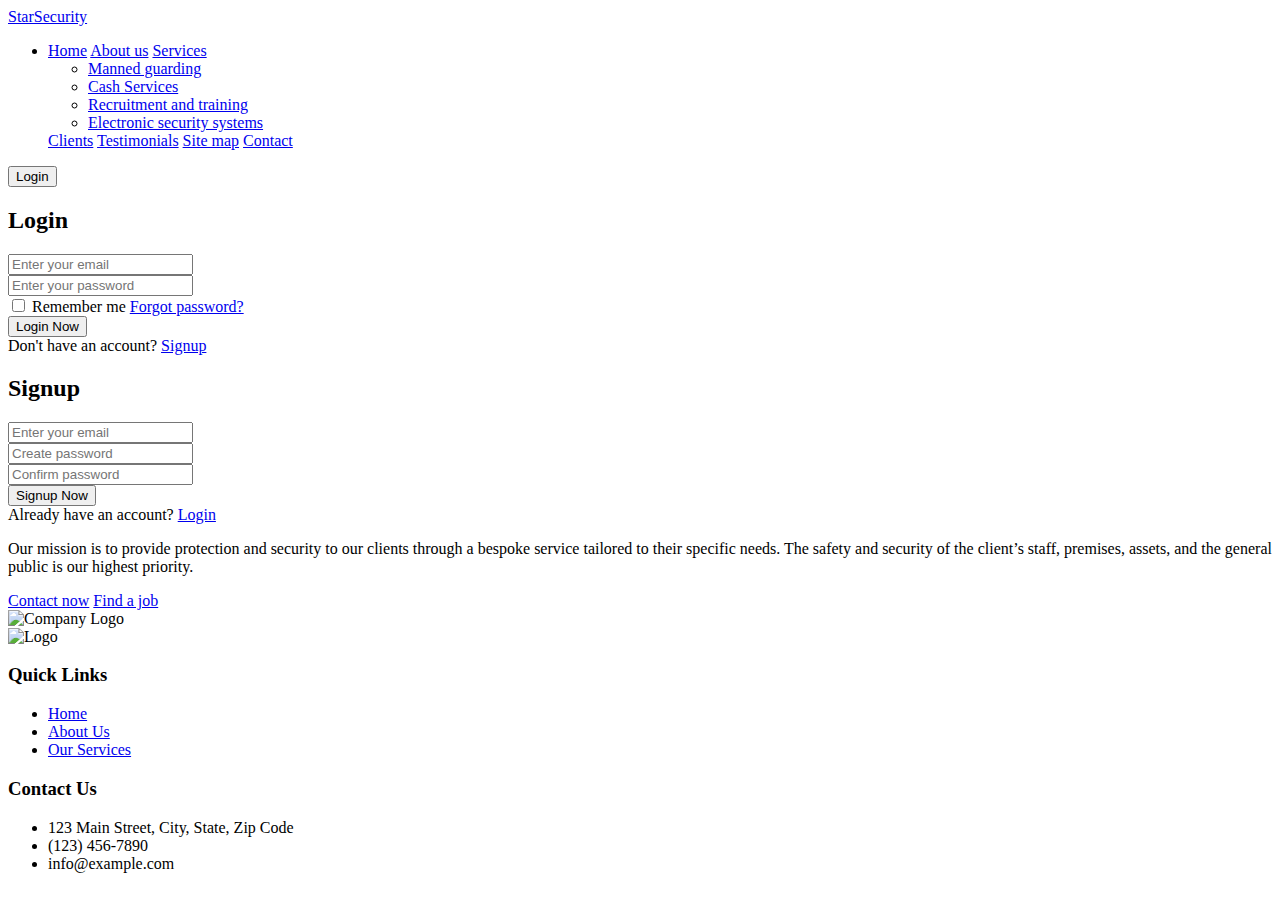
==== StarSecurity/index.html @ b2e418a8 "Add files via upload" ====
<!DOCTYPE html>
<html lang="en">
  <head>
    <meta charset="UTF-8" />
    <meta http-equiv="X-UA-Compatible" content="IE=edge" />
    <meta name="viewport" content="width=device-width, initial-scale=1.0" />
    <title>Website with Login & Registration Form</title>
    <link rel="stylesheet" href="css.css" />
    <!-- Unicons -->
    <link rel="stylesheet" href="https://unicons.iconscout.com/release/v4.0.0/css/line.css" />
  </head>
  <body>
    <!-- Header -->
    <header class="header">
      <nav class="nav">
        <a href="#" class="nav_logo">StarSecurity</a>

        <ul class="nav_items">
          <li class="nav_item">
            <a href="#" class="nav_link">Home</a>
            <a href="#" class="nav_link">About us</a>
            <a href="#" id="services-toggle" class="nav_link dropdown-toggle">Services</a>
            <ul id="services-dropdown" class="dropdown-menu">
              <li><a href="#">Manned guarding</a></li>
              <li><a href="#">Cash Services</a></li>
              <li><a href="#">Recruitment and training</a></li>
              <li><a href="#">Electronic security systems</a></li>
            </ul>
            <a href="#" class="nav_link">Clients</a>
            <a href="#" class="nav_link">Testimonials</a>
            <a href="#" class="nav_link">Site map</a>
            <a href="#" class="nav_link">Contact</a>
          </li>
        </ul>

        <button class="button" id="form-open">Login</button>
      </nav>
    </header>

    <!-- Home -->
    <section class="home">
      <div class="form_container">
        <i class="uil uil-times form_close"></i>
        <!-- Login From -->
        <div class="form login_form">
          <form action="#">
            <h2>Login</h2>

            <div class="input_box">
              <input type="email" placeholder="Enter your email" required />
              <i class="uil uil-envelope-alt email"></i>
            </div>
            <div class="input_box">
              <input type="password" placeholder="Enter your password" required />
              <i class="uil uil-lock password"></i>
              <i class="uil uil-eye-slash pw_hide"></i>
            </div>

            <div class="option_field">
              <span class="checkbox">
                <input type="checkbox" id="check" />
                <label for="check">Remember me</label>
              </span>
              <a href="#" class="forgot_pw">Forgot password?</a>
            </div>

            <button class="button">Login Now</button>

            <div class="login_signup">Don't have an account? <a href="#" id="signup">Signup</a></div>
          </form>
        </div>

        <!-- Signup From -->
        <div class="form signup_form">
          <form action="#">
            <h2>Signup</h2>

            <div class="input_box">
              <input type="email" placeholder="Enter your email" required />
              <i class="uil uil-envelope-alt email"></i>
            </div>
            <div class="input_box">
              <input type="password" placeholder="Create password" required />
              <i class="uil uil-lock password"></i>
              <i class="uil uil-eye-slash pw_hide"></i>
            </div>
            <div class="input_box">
              <input type="password" placeholder="Confirm password" required />
              <i class="uil uil-lock password"></i>
              <i class="uil uil-eye-slash pw_hide"></i>
            </div>

            <button class="button">Signup Now</button>

            <div class="login_signup">Already have an account? <a href="#" id="login">Login</a></div>
          </form>
        </div>
      </div>
      <main>
        <div class="slogan">
          <p>Our mission is to provide protection and security to our clients through a bespoke service tailored to their specific needs. The safety and security of the client’s staff, premises, assets, and the general public is our highest priority.</p>
          <div class="button-container">
            <a href="https://example.com/contact" class="button">Contact now</a>
            <a href="https://example.com/career" class="button">Find a job</a>
          </div>
        </div>
        <div class="logo">
          <img src="logo2.png" alt="Company Logo">
        </div>
      </main>
      
      <footer>
        <div class="footer-logo">
          <img src="logo2.png" alt="Logo">
        </div>
        <div class="footer-links">
          <h3>Quick Links</h3>
          <ul>
            <li><a href="#">Home</a></li>
            <li><a href="#">About Us</a></li>
            <li><a href="#">Our Services</a></li>
          </ul>
        </div>
        <div class="footer-contact">
          <h3>Contact Us</h3>
          <ul>
            <li><i class="fa fa-map-marker"></i>123 Main Street, City, State, Zip Code</li>
            <li><i class="fa fa-phone"></i>(123) 456-7890</li>
            <li><i class="fa fa-envelope"></i>info@example.com</li>
          </ul>
        </div>
      </footer>
    </section>

   
    <script src="js.js"></script>
  </body>
</html>
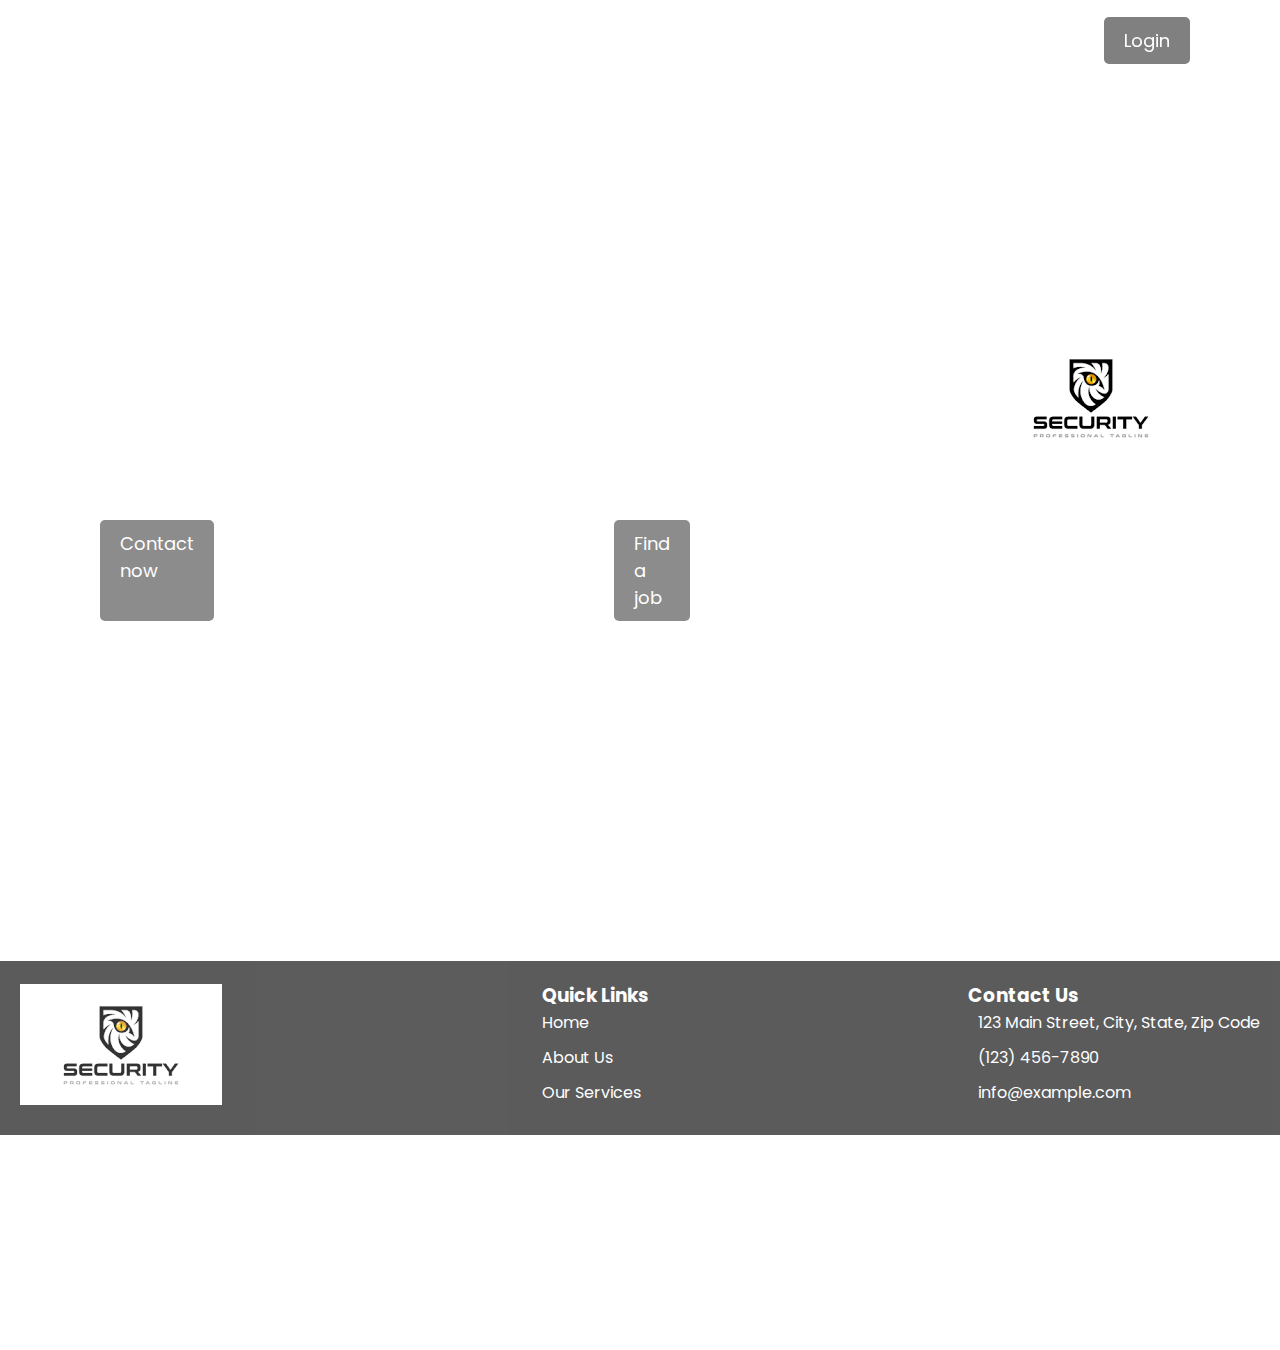
==== commit fff6d5ac: "Update index.html" ====
--- a/StarSecurity/index.html
+++ b/StarSecurity/index.html
@@ -5,7 +5,7 @@
     <meta http-equiv="X-UA-Compatible" content="IE=edge" />
     <meta name="viewport" content="width=device-width, initial-scale=1.0" />
     <title>Website with Login & Registration Form</title>
-    <link rel="stylesheet" href="css.css" />
+    <link rel="stylesheet" href="css/css.css" />
     <!-- Unicons -->
     <link rel="stylesheet" href="https://unicons.iconscout.com/release/v4.0.0/css/line.css" />
   </head>
@@ -105,13 +105,13 @@
           </div>
         </div>
         <div class="logo">
-          <img src="logo2.png" alt="Company Logo">
+          <img src="img/logo2.png" alt="Company Logo">
         </div>
       </main>
       
       <footer>
         <div class="footer-logo">
-          <img src="logo2.png" alt="Logo">
+          <img src="img/logo2.png" alt="Logo">
         </div>
         <div class="footer-links">
           <h3>Quick Links</h3>
@@ -133,6 +133,6 @@
     </section>
 
    
-    <script src="js.js"></script>
+    <script src="js/js.js"></script>
   </body>
-</html>+</html>
--- a/StarSecurity/css/css.css
+++ b/StarSecurity/css/css.css
@@ -0,0 +1,334 @@
+/* Import Google font - Poppins */
+@import url("https://fonts.googleapis.com/css2?family=Poppins:wght@200;300;400;500;600;700&display=swap");
+* {
+  margin: 0;
+  padding: 0;
+  box-sizing: border-box;
+  font-family: "Poppins", sans-serif;
+}
+a {
+  text-decoration: none;
+}
+.header {
+  position: fixed;
+  height: 80px;
+  width: 100%;
+  z-index: 100;
+  padding: 0 20px;
+}
+.nav {
+  max-width: 1100px;
+  width: 100%;
+  margin: 0 auto;
+}
+.nav,
+.nav_item {
+  display: flex;
+  height: 100%;
+  align-items: center;
+  justify-content: space-between;
+}
+.nav_logo,
+.nav_link,
+.button {
+  color: #fff;
+}
+.nav_logo {
+  font-size: 25px;
+  
+}
+.nav_item {
+  column-gap: 25px;
+}
+.nav_link:hover {
+  color: #d9d9d9;
+}
+.button {
+  padding: 6px 24px;
+  border: 2px solid #fff;
+  background: transparent;
+  border-radius: 6px;
+  cursor: pointer;
+}
+.button:active {
+  transform: scale(0.98);
+}
+
+/* Home */
+.home {
+  position: relative;
+  height: 150vh;
+  width: 100%;
+  background-image: url(bgfix1.jpg);
+  background-size: cover;
+  background-position: center;
+}
+.home::before {
+  content: "";
+  position: absolute;
+  height: 100%;
+  width: 100%;
+  background-color: rgba(0, 0, 0, 0.6);
+  z-index: 100;
+  opacity: 0;
+  pointer-events: none;
+  transition: all 0.5s ease-out;
+}
+.home.show::before {
+  opacity: 1;
+  pointer-events: auto;
+}
+/* From */
+.form_container {
+  position: fixed;
+  max-width: 320px;
+  width: 100%;
+  top: 50%;
+  left: 50%;
+  transform: translate(-50%, -50%) scale(1.2);
+  z-index: 101;
+  background: #fff;
+  padding: 25px;
+  border-radius: 12px;
+  box-shadow: rgba(0, 0, 0, 0.1);
+  opacity: 0;
+  pointer-events: none;
+  transition: all 0.4s ease-out;
+}
+.home.show .form_container {
+  opacity: 1;
+  pointer-events: auto;
+  transform: translate(-50%, -50%) scale(1);
+}
+.signup_form {
+  display: none;
+}
+.form_container.active .signup_form {
+  display: block;
+}
+.form_container.active .login_form {
+  display: none;
+}
+.form_close {
+  position: absolute;
+  top: 10px;
+  right: 20px;
+  color: #0b0217;
+  font-size: 22px;
+  opacity: 0.7;
+  cursor: pointer;
+}
+.form_container h2 {
+  font-size: 22px;
+  color: #0b0217;
+  text-align: center;
+}
+.input_box {
+  position: relative;
+  margin-top: 30px;
+  width: 100%;
+  height: 40px;
+}
+.input_box input {
+  height: 100%;
+  width: 100%;
+  border: none;
+  outline: none;
+  padding: 0 30px;
+  color: #333;
+  transition: all 0.2s ease;
+  border-bottom: 1.5px solid #aaaaaa;
+}
+.input_box input:focus {
+  border-color: #7d2ae8;
+}
+.input_box i {
+  position: absolute;
+  top: 50%;
+  transform: translateY(-50%);
+  font-size: 20px;
+  color: #707070;
+}
+.input_box i.email,
+.input_box i.password {
+  left: 0;
+}
+.input_box input:focus ~ i.email,
+.input_box input:focus ~ i.password {
+  color: #7d2ae8;
+}
+.input_box i.pw_hide {
+  right: 0;
+  font-size: 18px;
+  cursor: pointer;
+}
+.option_field {
+  margin-top: 14px;
+  display: flex;
+  align-items: center;
+  justify-content: space-between;
+}
+.form_container a {
+  color: #7d2ae8;
+  font-size: 12px;
+}
+.form_container a:hover {
+  text-decoration: underline;
+}
+.checkbox {
+  display: flex;
+  column-gap: 8px;
+  white-space: nowrap;
+}
+.checkbox input {
+  accent-color: #7d2ae8;
+}
+.checkbox label {
+  font-size: 12px;
+  cursor: pointer;
+  user-select: none;
+  color: #0b0217;
+}
+.form_container .button {
+  background: #7d2ae8;
+  margin-top: 30px;
+  width: 100%;
+  padding: 10px 0;
+  border-radius: 10px;
+}
+.login_signup {
+  font-size: 12px;
+  text-align: center;
+  margin-top: 15px;
+}
+
+/* menu con của services*/
+.dropdown-toggle::after {
+  content: "\25BE";
+  margin-left: 5px;
+}
+
+.dropdown-menu {
+  display: none;
+  position: absolute;
+  background: none;
+  padding: 10px;
+  list-style: none;
+  border: 1px solid #ccc;
+  margin-top: 180px;
+  margin-left: 160px;
+}
+
+.dropdown-menu li {
+  margin-bottom: 5px;
+}
+
+.dropdown-menu li a {
+  color: white;
+  text-decoration: none;
+}
+
+.show {
+  display: block !important;
+}
+
+/* ---------Main----------- */
+
+main {
+  display: flex;
+  align-items: center;
+}
+
+.slogan {
+  margin-top: 300px;
+  margin-left: 50px;
+  font-size: 20px;
+  font-style: inherit;
+  opacity: 0.9;
+  color: white;
+  flex: 1;
+}
+
+.logo {
+  margin-left: 300px; /* Thêm khoảng cách giữa slogan và logo nếu cần */
+  margin-right: 160px;
+  margin-top: 180px;
+}
+
+.button-container {
+  display: flex;
+  justify-content: left;
+  margin-top: 100px;
+  margin-left: 50px;
+}
+
+.button {
+  padding: 10px 20px;
+  font-size: 18px;
+  background-color: gray;
+  color: white;
+  border: none;
+  border-radius: 5px;
+  cursor: pointer;
+  margin-right: 10px;
+  text-decoration: none;
+}
+
+.button:last-child {
+  margin-right: 0;
+}
+
+.button:hover {
+  background-color: darkblue;
+}
+
+.button {
+  margin-right: 400px;
+}
+
+/* ---------Footer----------- */
+
+footer {
+  background-color: #333;
+  color: #fff;
+  padding: 20px;
+  display: flex;
+  justify-content: space-between;
+  align-items: center;
+  margin-top: 340px;
+  opacity: 0.8;
+}
+
+.footer-logo img {
+  max-width: 100%;
+  height: auto;
+}
+
+.footer-links ul {
+  list-style: none;
+  margin: 0;
+  padding: 0;
+}
+
+.footer-links li {
+  margin-bottom: 10px;
+}
+
+.footer-links a {
+  color: #fff;
+  text-decoration: none;
+}
+
+.footer-contact ul {
+  list-style: none;
+  margin: 0;
+  padding: 0;
+}
+
+.footer-contact li {
+  margin-bottom: 10px;
+}
+
+.footer-contact i {
+  margin-right: 10px;
+}
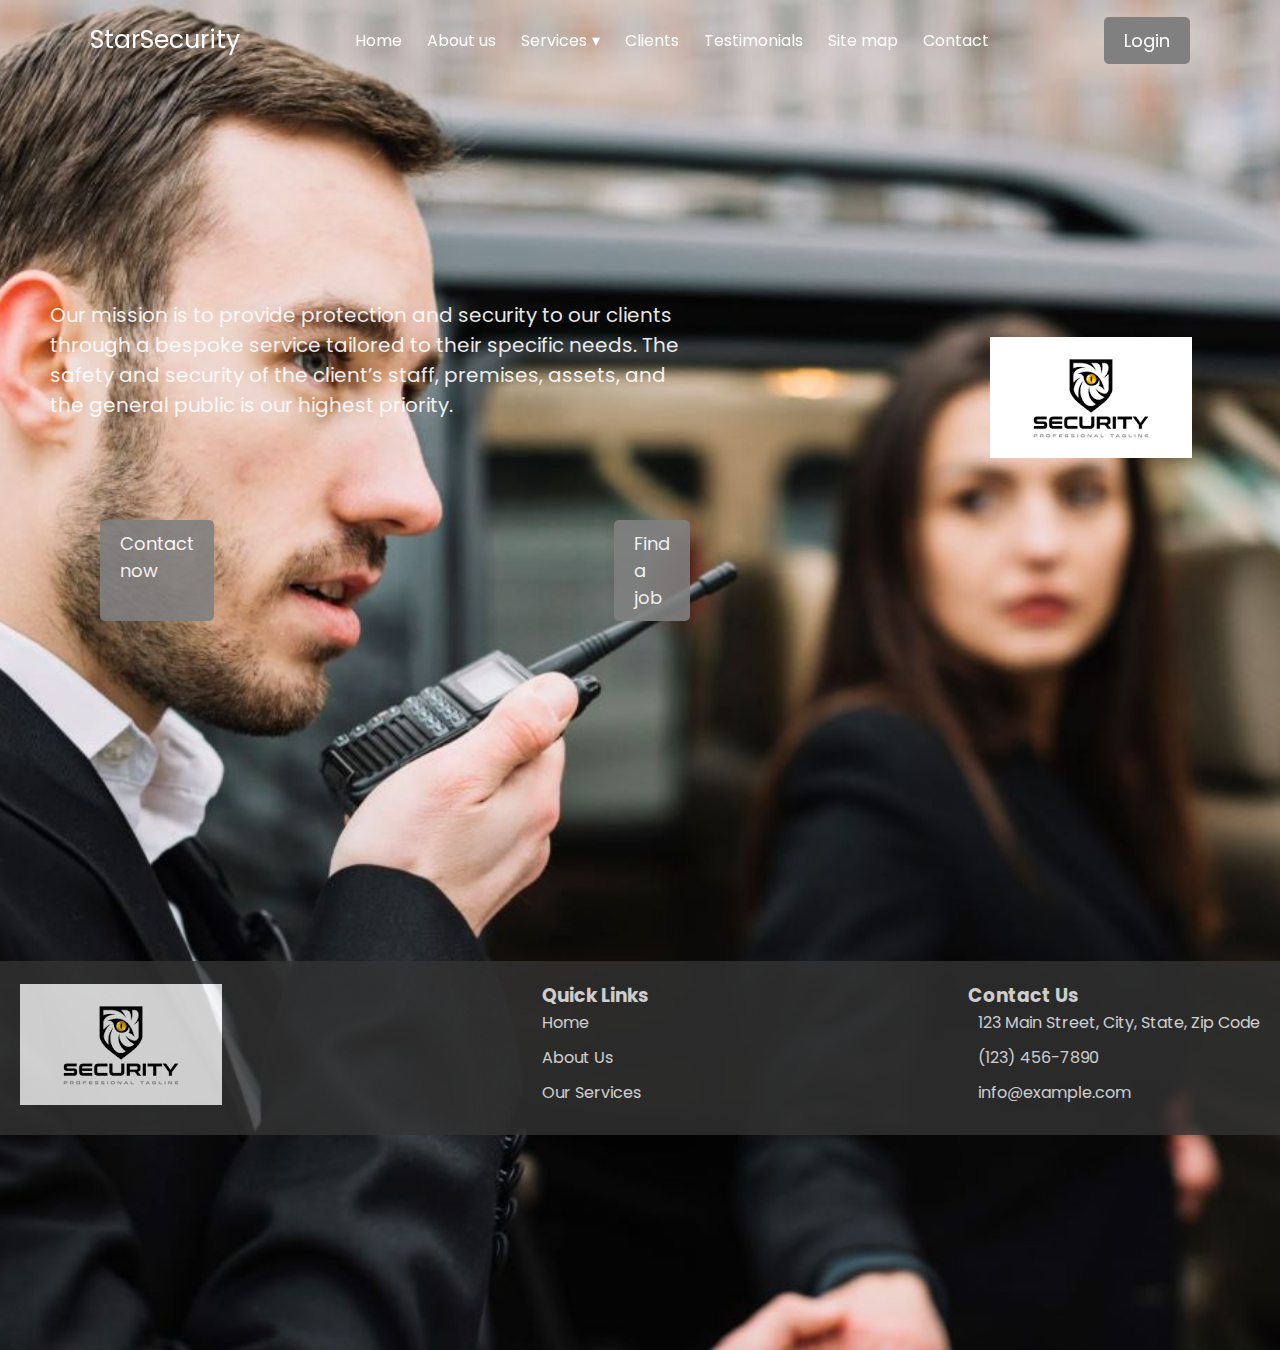
==== commit a8d98f4c: "Update index.html" ====
--- a/StarSecurity/index.html
+++ b/StarSecurity/index.html
@@ -9,6 +9,18 @@
     <!-- Unicons -->
     <link rel="stylesheet" href="https://unicons.iconscout.com/release/v4.0.0/css/line.css" />
   </head>
+  
+   <style>
+      .home{
+        position: relative;
+        height: 150vh;
+        width: 100%;
+        background-image: url(img/bgfix1.jpg);
+        background-size: cover;
+        background-position: center;  
+            }
+  </style>
+  
   <body>
     <!-- Header -->
     <header class="header">
--- a/StarSecurity/css/css.css
+++ b/StarSecurity/css/css.css
@@ -59,7 +59,7 @@
   position: relative;
   height: 150vh;
   width: 100%;
-  background-image: url(bgfix1.jpg);
+  background-image: url(img/bgfix1.jpg);
   background-size: cover;
   background-position: center;
 }
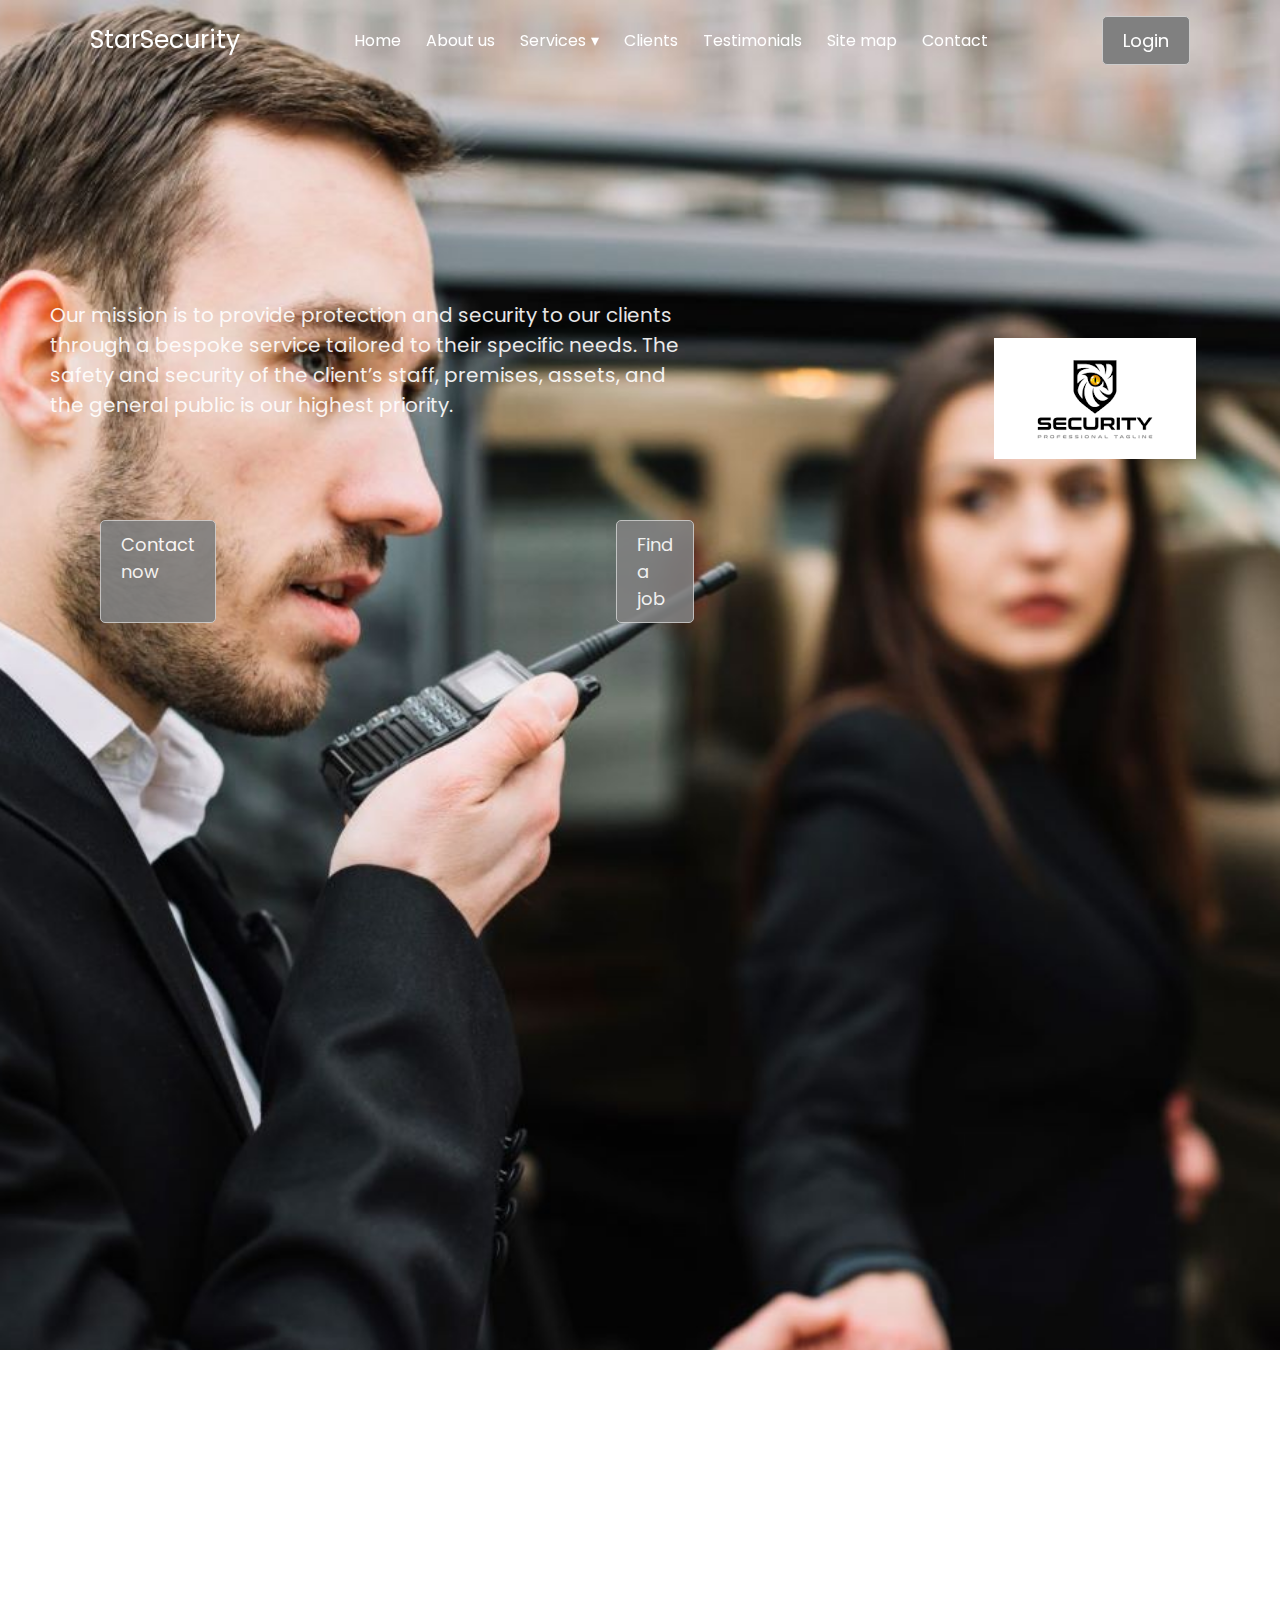
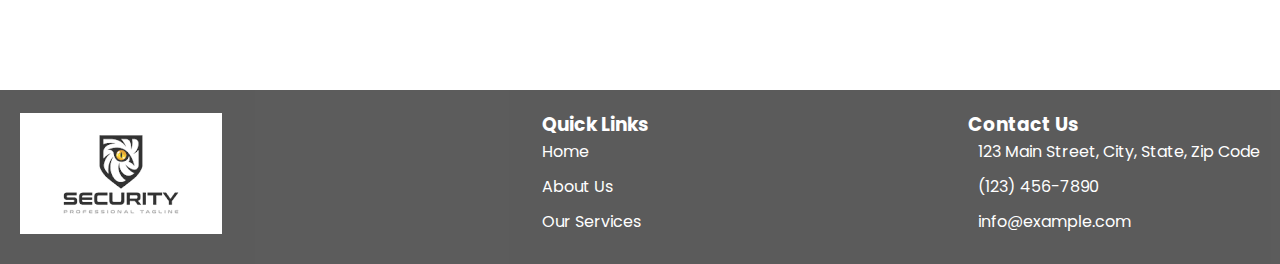
==== commit e075708f: "Update index.html" ====
--- a/StarSecurity/index.html
+++ b/StarSecurity/index.html
@@ -121,7 +121,9 @@
         </div>
       </main>
       
-      <footer>
+    </section>
+    
+<footer>
         <div class="footer-logo">
           <img src="img/logo2.png" alt="Logo">
         </div>
@@ -141,9 +143,7 @@
             <li><i class="fa fa-envelope"></i>info@example.com</li>
           </ul>
         </div>
-      </footer>
-    </section>
-
+  </footer>
    
     <script src="js/js.js"></script>
   </body>
--- a/StarSecurity/css/css.css
+++ b/StarSecurity/css/css.css
@@ -55,14 +55,7 @@
 }
 
 /* Home */
-.home {
-  position: relative;
-  height: 150vh;
-  width: 100%;
-  background-image: url(img/bgfix1.jpg);
-  background-size: cover;
-  background-position: center;
-}
+
 .home::before {
   content: "";
   position: absolute;
@@ -272,6 +265,7 @@
   cursor: pointer;
   margin-right: 10px;
   text-decoration: none;
+  border: 1px solid #ccc;
 }
 
 .button:last-child {
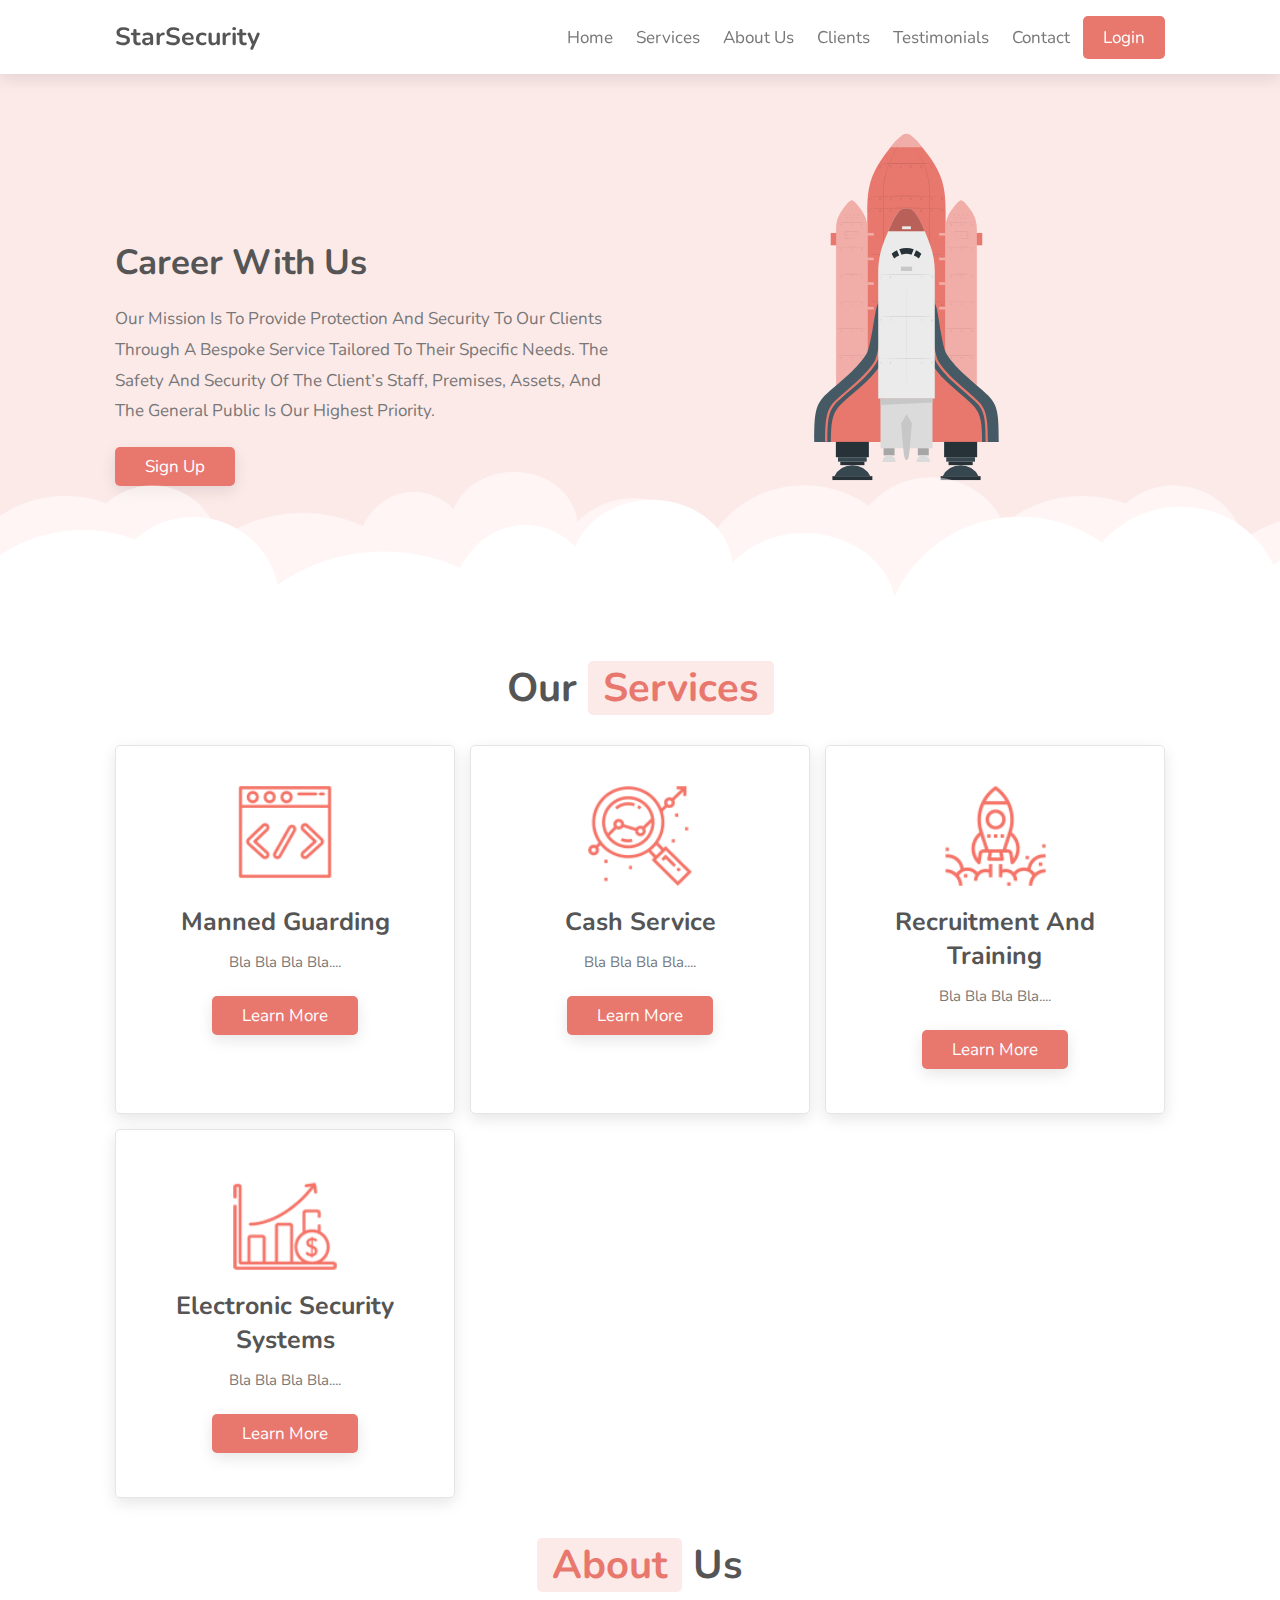
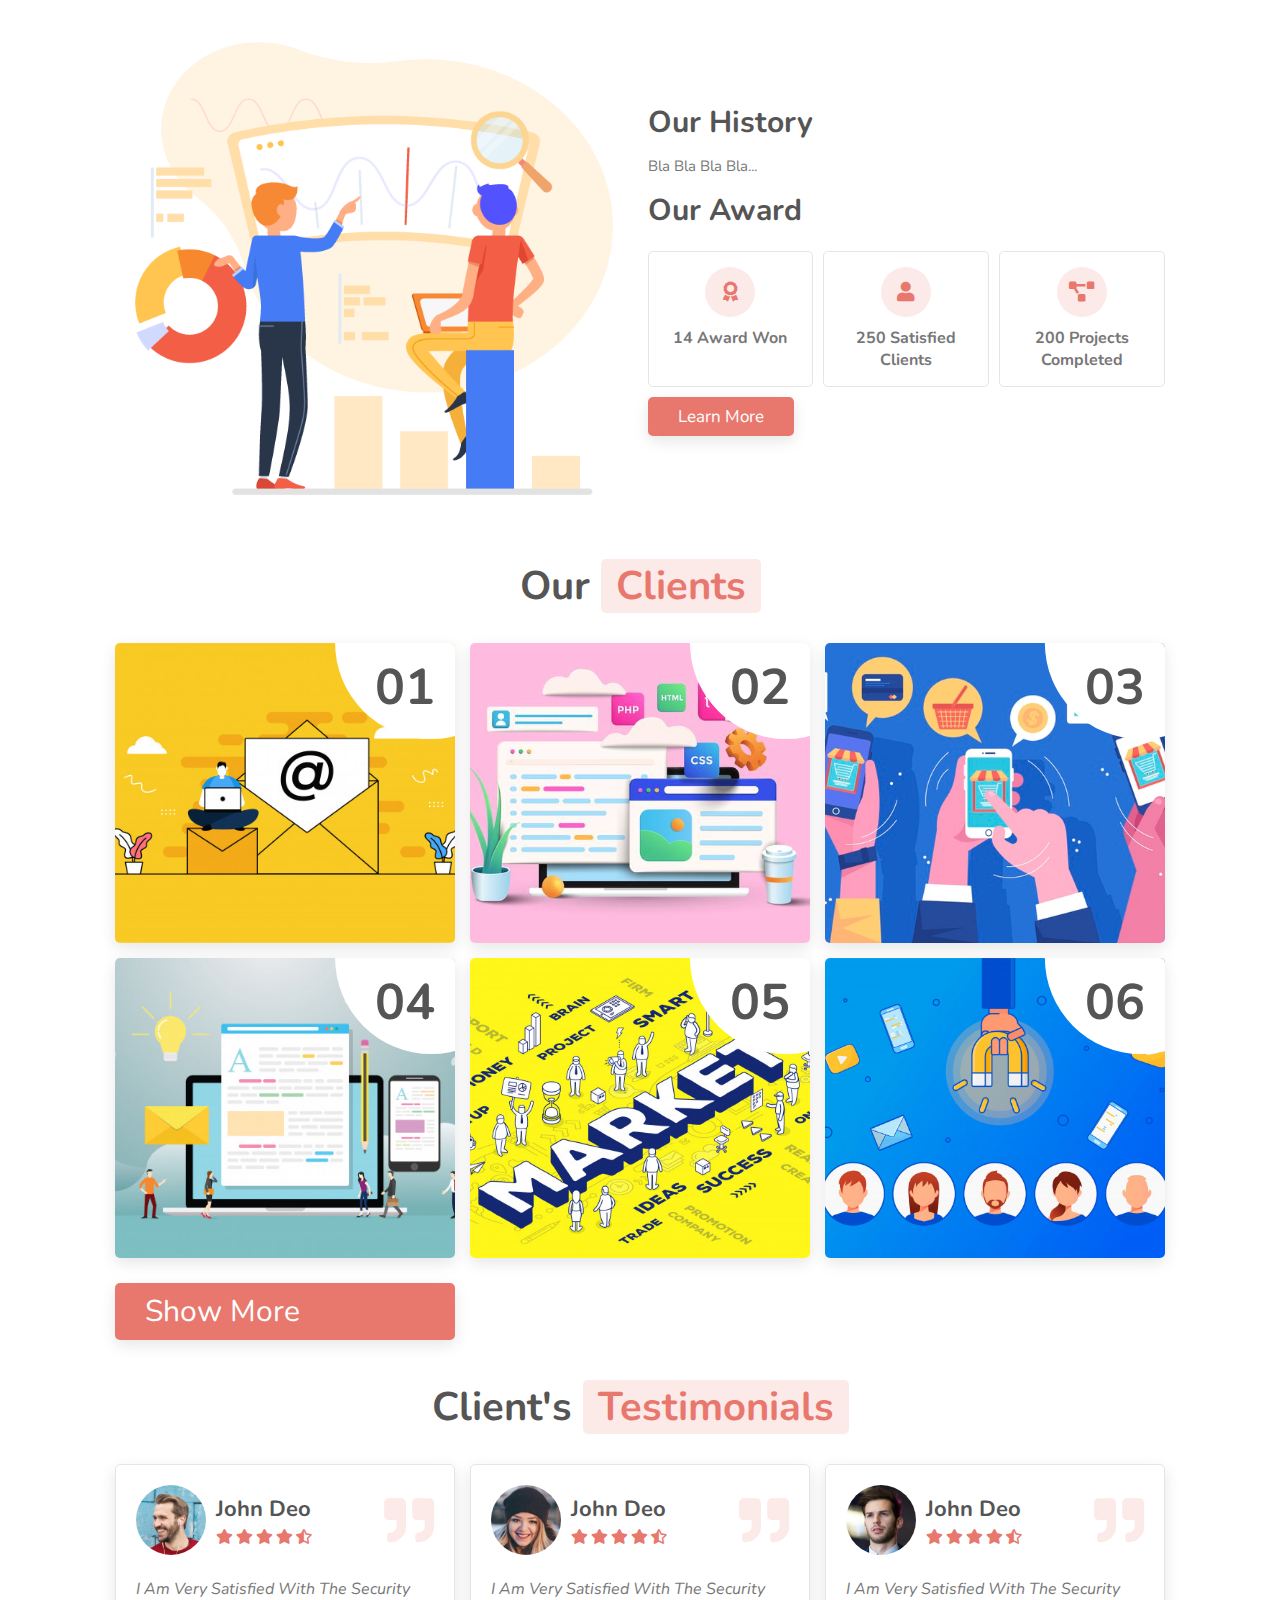
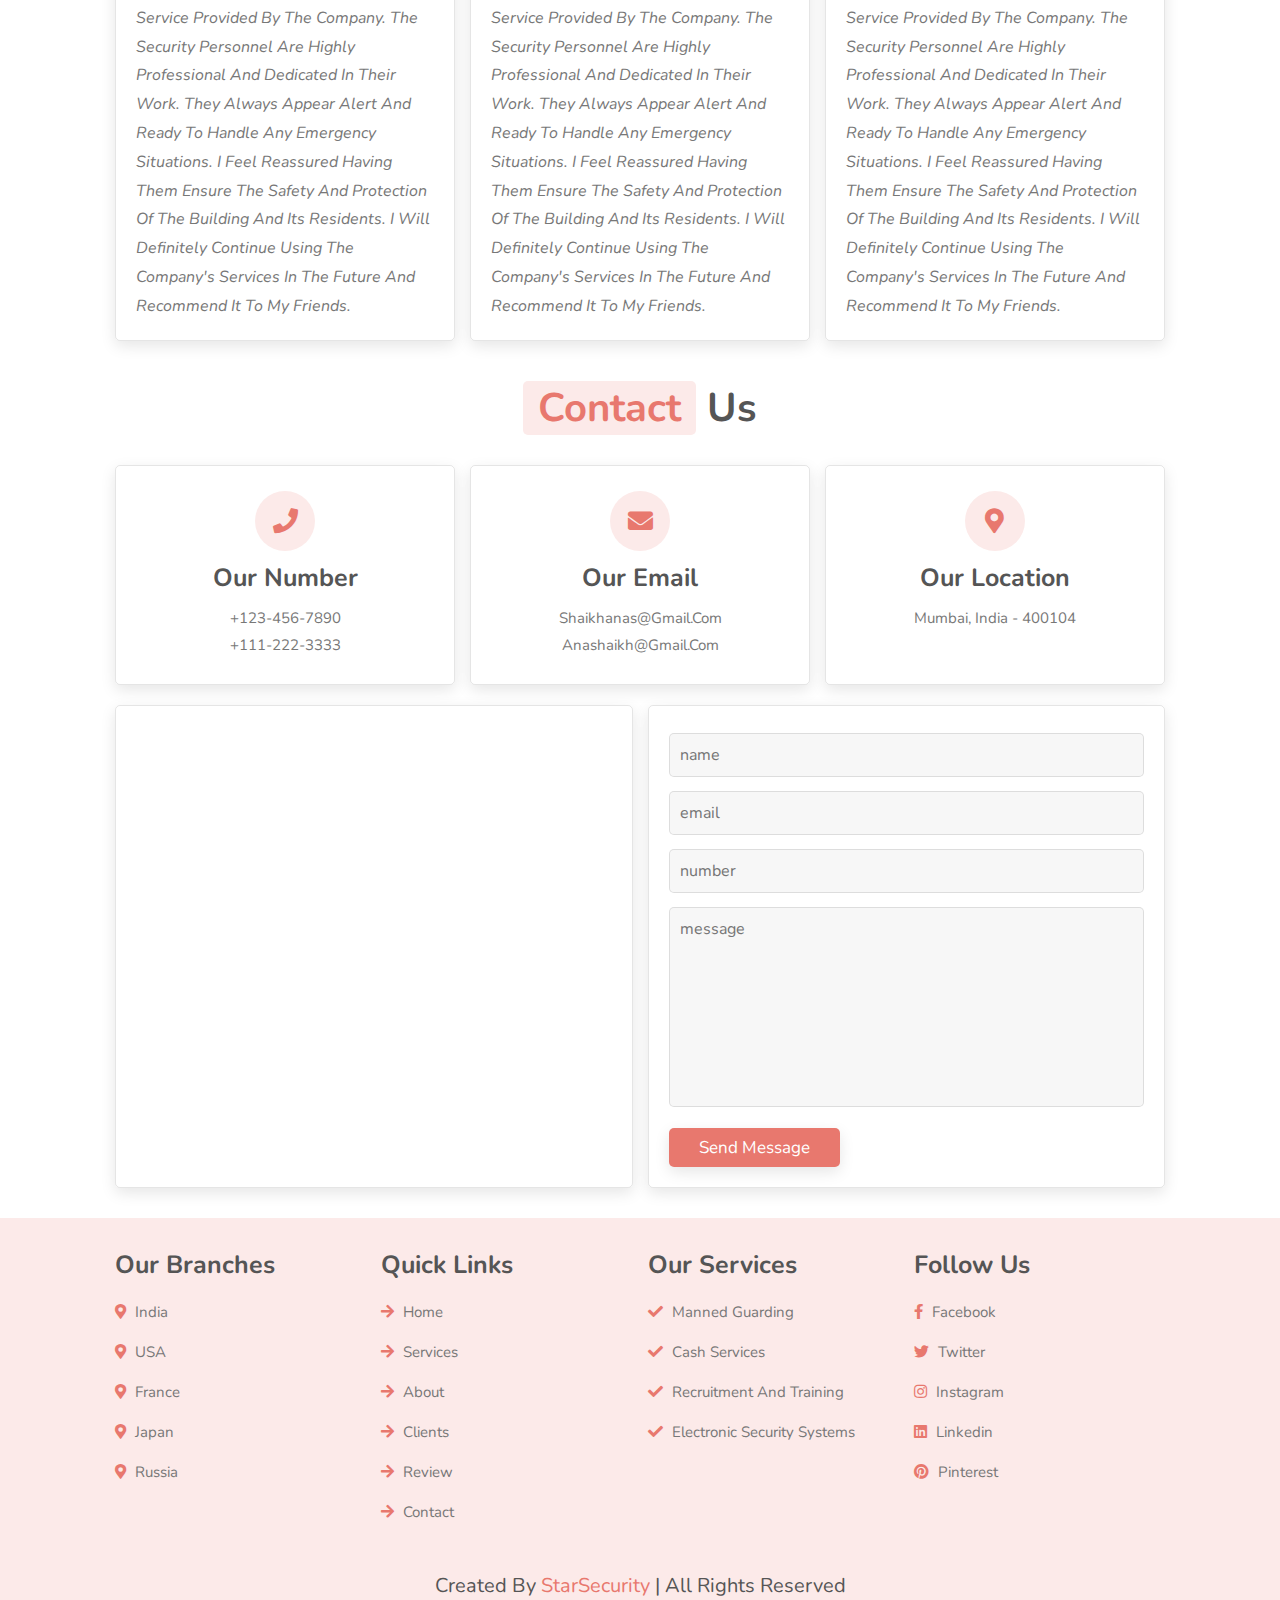
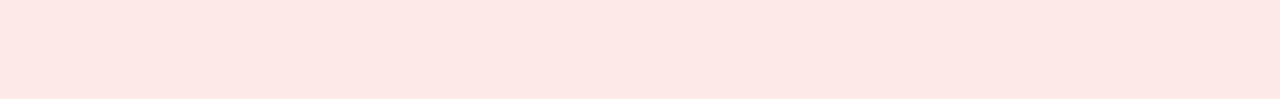
==== commit 8c236f36: "Add files via upload" ====
--- a/StarSecurity/index.html
+++ b/StarSecurity/index.html
@@ -1,150 +1,390 @@
 <!DOCTYPE html>
 <html lang="en">
-  <head>
-    <meta charset="UTF-8" />
-    <meta http-equiv="X-UA-Compatible" content="IE=edge" />
-    <meta name="viewport" content="width=device-width, initial-scale=1.0" />
-    <title>Website with Login & Registration Form</title>
-    <link rel="stylesheet" href="css/css.css" />
-    <!-- Unicons -->
-    <link rel="stylesheet" href="https://unicons.iconscout.com/release/v4.0.0/css/line.css" />
-  </head>
-  
-   <style>
-      .home{
-        position: relative;
-        height: 150vh;
-        width: 100%;
-        background-image: url(img/bgfix1.jpg);
-        background-size: cover;
-        background-position: center;  
-            }
-  </style>
-  
-  <body>
-    <!-- Header -->
-    <header class="header">
-      <nav class="nav">
-        <a href="#" class="nav_logo">StarSecurity</a>
-
-        <ul class="nav_items">
-          <li class="nav_item">
-            <a href="#" class="nav_link">Home</a>
-            <a href="#" class="nav_link">About us</a>
-            <a href="#" id="services-toggle" class="nav_link dropdown-toggle">Services</a>
-            <ul id="services-dropdown" class="dropdown-menu">
-              <li><a href="#">Manned guarding</a></li>
-              <li><a href="#">Cash Services</a></li>
-              <li><a href="#">Recruitment and training</a></li>
-              <li><a href="#">Electronic security systems</a></li>
-            </ul>
-            <a href="#" class="nav_link">Clients</a>
-            <a href="#" class="nav_link">Testimonials</a>
-            <a href="#" class="nav_link">Site map</a>
-            <a href="#" class="nav_link">Contact</a>
-          </li>
-        </ul>
-
-        <button class="button" id="form-open">Login</button>
-      </nav>
-    </header>
-
-    <!-- Home -->
-    <section class="home">
-      <div class="form_container">
-        <i class="uil uil-times form_close"></i>
-        <!-- Login From -->
-        <div class="form login_form">
-          <form action="#">
-            <h2>Login</h2>
-
-            <div class="input_box">
-              <input type="email" placeholder="Enter your email" required />
-              <i class="uil uil-envelope-alt email"></i>
-            </div>
-            <div class="input_box">
-              <input type="password" placeholder="Enter your password" required />
-              <i class="uil uil-lock password"></i>
-              <i class="uil uil-eye-slash pw_hide"></i>
-            </div>
-
-            <div class="option_field">
-              <span class="checkbox">
-                <input type="checkbox" id="check" />
-                <label for="check">Remember me</label>
-              </span>
-              <a href="#" class="forgot_pw">Forgot password?</a>
-            </div>
-
-            <button class="button">Login Now</button>
-
-            <div class="login_signup">Don't have an account? <a href="#" id="signup">Signup</a></div>
-          </form>
-        </div>
-
-        <!-- Signup From -->
-        <div class="form signup_form">
-          <form action="#">
-            <h2>Signup</h2>
-
-            <div class="input_box">
-              <input type="email" placeholder="Enter your email" required />
-              <i class="uil uil-envelope-alt email"></i>
-            </div>
-            <div class="input_box">
-              <input type="password" placeholder="Create password" required />
-              <i class="uil uil-lock password"></i>
-              <i class="uil uil-eye-slash pw_hide"></i>
-            </div>
-            <div class="input_box">
-              <input type="password" placeholder="Confirm password" required />
-              <i class="uil uil-lock password"></i>
-              <i class="uil uil-eye-slash pw_hide"></i>
-            </div>
-
-            <button class="button">Signup Now</button>
-
-            <div class="login_signup">Already have an account? <a href="#" id="login">Login</a></div>
-          </form>
-        </div>
-      </div>
-      <main>
-        <div class="slogan">
-          <p>Our mission is to provide protection and security to our clients through a bespoke service tailored to their specific needs. The safety and security of the client’s staff, premises, assets, and the general public is our highest priority.</p>
-          <div class="button-container">
-            <a href="https://example.com/contact" class="button">Contact now</a>
-            <a href="https://example.com/career" class="button">Find a job</a>
-          </div>
-        </div>
-        <div class="logo">
-          <img src="img/logo2.png" alt="Company Logo">
-        </div>
-      </main>
-      
-    </section>
+<head>
+    <meta charset="UTF-8">
+    <meta http-equiv="X-UA-Compatible" content="IE=edge">
+    <meta name="viewport" content="width=device-width, initial-scale=1.0">
+    <title>StarSecurity</title>
+
+    <!-- font awesome cdn link  -->
+    <link rel="stylesheet" href="https://cdnjs.cloudflare.com/ajax/libs/font-awesome/5.15.4/css/all.min.css">
+
+    <!-- custom css file link  -->
+    <link rel="stylesheet" href="css/style.css">
+
+</head>
+<body>
     
-<footer>
-        <div class="footer-logo">
-          <img src="img/logo2.png" alt="Logo">
-        </div>
-        <div class="footer-links">
-          <h3>Quick Links</h3>
-          <ul>
-            <li><a href="#">Home</a></li>
-            <li><a href="#">About Us</a></li>
-            <li><a href="#">Our Services</a></li>
-          </ul>
-        </div>
-        <div class="footer-contact">
-          <h3>Contact Us</h3>
-          <ul>
-            <li><i class="fa fa-map-marker"></i>123 Main Street, City, State, Zip Code</li>
-            <li><i class="fa fa-phone"></i>(123) 456-7890</li>
-            <li><i class="fa fa-envelope"></i>info@example.com</li>
-          </ul>
-        </div>
-  </footer>
-   
-    <script src="js/js.js"></script>
-  </body>
-</html>
+<!-- header section starts  -->
+
+<header class="header">
+
+    <a href="#" class="logo">StarSecurity</a>
+
+    <nav class="navbar">
+        <a href="#home">home</a>
+        <a href="#services">services</a>
+        <a href="#about">about us</a>
+        <a href="#portfolio">clients</a>
+        <a href="#review">testimonials</a>
+        <a href="#contact">contact</a>
+        <a href="#login">login</a>
+    </nav>
+
+    <div id="menu-btn" class="fas fa-bars"></div>
+
+</header>
+
+<!-- header section ends -->
+
+<!-- home section starts  -->
+
+<section class="home" id="home">
+
+    <div class="content">
+        <h3>career with us</h3>
+        <p>Our mission is to provide protection and security to our clients through a bespoke service tailored to their specific needs. The safety and security of the client’s staff, premises, assets, and the general public is our highest priority.</p>
+        <a href="#" class="btn">sign up</a>
+    </div>
+
+    <div class="image">
+        <img src="images/rocket.svg" alt="">
+    </div>
+
+    <div class="cloud cloud-1"></div>
+    <div class="cloud cloud-2"></div>
+
+</section>
+
+<!-- home section ends -->
+
+<!-- services section starts  -->
+
+<section class="services" id="services">
+
+    <h1 class="heading"> our <span>services</span> </h1>
+
+    <div class="box-container">
+
+        <div class="box">
+            <img src="images/s-1.png" alt="">
+            <h3>manned guarding</h3>
+            <p>Bla Bla Bla Bla....</p>
+            <a href="#" class="btn">learn more</a>
+        </div>
+
+        <div class="box">
+            <img src="images/s-2.png" alt="">
+            <h3>cash service</h3>
+            <p>Bla Bla Bla Bla....</p>
+            <a href="#" class="btn">learn more</a>
+        </div>
+
+        <div class="box">
+            <img src="images/s-3.png" alt="">
+            <h3>recruitment and training</h3>
+            <p>Bla Bla Bla Bla....</p>
+            <a href="#" class="btn">learn more</a>
+        </div>
+
+        <div class="box">
+            <img src="images/s-4.png" alt="">
+            <h3>Electronic security systems</h3>
+            <p>Bla Bla Bla Bla....</p>
+            <a href="#" class="btn">learn more</a>
+        </div>
+
+
+    </div>
+
+</section>
+
+<!-- services section ends -->
+
+<!-- about section starts  -->
+
+<section class="about" id="about">
+
+    <h1 class="heading"> <span>about</span> us </h1>
+    
+    <div class="row">
+
+        <div class="image">
+            <img src="images/about-img.png" alt="">
+        </div>
+
+        <div class="content">
+            <h3 class="title">our history</h3>
+            <p>bla bla bla bla...</p>
+            <h3 class="title">our award</h3>
+            <div class="icons-container">
+                <div class="icons">
+                    <i class="fas fa-award"></i>
+                    <h3>14 award won</h3>
+                </div>
+                <div class="icons">
+                    <i class="fas fa-user"></i>
+                    <h3>250 satisfied clients</h3>
+                </div>
+                <div class="icons">
+                    <i class="fas fa-project-diagram"></i>
+                    <h3>200 projects completed</h3>
+                </div>
+            </div>
+            <a href="#" class="btn">learn more</a>
+        </div>
+
+    </div>
+
+</section>
+
+<!-- about section ends -->
+
+<!-- portfolio section starts   -->
+
+<section class="portfolio" id="portfolio">
+
+    <h1 class="heading"> our <span>Clients</span> </h1>
+
+    <div class="box-container">
+
+        <div class="box">
+            <span>01</span>
+            <img src="images/port-img1.jpg" alt="">
+            <div class="content">
+                <h3>web design</h3>
+                <p>1st may, 2021</p>
+            </div>
+        </div>
+
+        <div class="box">
+            <span>02</span>
+            <img src="images/port-img2.jpg" alt="">
+            <div class="content">
+                <h3>web design</h3>
+                <p>1st may, 2021</p>
+            </div>
+        </div>
+
+        <div class="box">
+            <span>03</span>
+            <img src="images/port-img3.jpg" alt="">
+            <div class="content">
+                <h3>web design</h3>
+                <p>1st may, 2021</p>
+            </div>
+        </div>
+
+        <div class="box">
+            <span>04</span>
+            <img src="images/port-img4.jpg" alt="">
+            <div class="content">
+                <h3>web design</h3>
+                <p>1st may, 2021</p>
+            </div>
+        </div>
+
+        <div class="box">
+            <span>05</span>
+            <img src="images/port-img5.jpg" alt="">
+            <div class="content">
+                <h3>web design</h3>
+                <p>1st may, 2021</p>
+            </div>
+        </div>
+
+        <div class="box">
+            <span>06</span>
+            <img src="images/port-img6.jpg" alt="">
+            <div class="content">
+                <h3>web design</h3>
+                <p>1st may, 2021</p>
+            </div>
+        </div>
+
+        <a href="#" class="btn">Show more</a>
+
+    </div>
+
+</section>
+
+<!-- portfolio section ends -->
+
+
+
+<!-- reivew section starts  -->
+
+<section class="review" id="review">
+
+    <h1 class="heading"> client's <span>testimonials</span> </h1>
+
+    <div class="box-container">
+
+        <div class="box">
+            <div class="user">
+                <img src="images/pic-1.png" alt="">
+                <div class="info">
+                    <h3>john deo</h3>
+                    <div class="stars">
+                        <i class="fas fa-star"></i>
+                        <i class="fas fa-star"></i>
+                        <i class="fas fa-star"></i>
+                        <i class="fas fa-star"></i>
+                        <i class="fas fa-star-half-alt"></i>
+                    </div>
+                </div>
+                <i class="fas fa-quote-right"></i>
+            </div>
+            <p>I am very satisfied with the security service provided by the company. The security personnel are highly professional and dedicated in their work. They always appear alert and ready to handle any emergency situations. I feel reassured having them ensure the safety and protection of the building and its residents. I will definitely continue using the company's services in the future and recommend it to my friends.</p>
+        </div>
+
+        <div class="box">
+            <div class="user">
+                <img src="images/pic-2.png" alt="">
+                <div class="info">
+                    <h3>john deo</h3>
+                    <div class="stars">
+                        <i class="fas fa-star"></i>
+                        <i class="fas fa-star"></i>
+                        <i class="fas fa-star"></i>
+                        <i class="fas fa-star"></i>
+                        <i class="fas fa-star-half-alt"></i>
+                    </div>
+                </div>
+                <i class="fas fa-quote-right"></i>
+            </div>
+            <p>I am very satisfied with the security service provided by the company. The security personnel are highly professional and dedicated in their work. They always appear alert and ready to handle any emergency situations. I feel reassured having them ensure the safety and protection of the building and its residents. I will definitely continue using the company's services in the future and recommend it to my friends.</p>
+
+        </div>
+
+        <div class="box">
+            <div class="user">
+                <img src="images/pic-3.png" alt="">
+                <div class="info">
+                    <h3>john deo</h3>
+                    <div class="stars">
+                        <i class="fas fa-star"></i>
+                        <i class="fas fa-star"></i>
+                        <i class="fas fa-star"></i>
+                        <i class="fas fa-star"></i>
+                        <i class="fas fa-star-half-alt"></i>
+                    </div>
+                </div>
+                <i class="fas fa-quote-right"></i>
+            </div>
+            <p>I am very satisfied with the security service provided by the company. The security personnel are highly professional and dedicated in their work. They always appear alert and ready to handle any emergency situations. I feel reassured having them ensure the safety and protection of the building and its residents. I will definitely continue using the company's services in the future and recommend it to my friends.</p>
+
+        </div>
+
+    </div>
+
+</section>
+
+<!-- reivew section ends -->
+
+<!-- contact section starts  -->
+
+<section class="contact" id="contact">
+
+    <h1 class="heading"> <span>contact</span> us </h1>
+
+    <div class="icons-container">
+        <div class="icons">
+            <i class="fas fa-phone"></i>
+            <h3>our number</h3>
+            <p>+123-456-7890</p>
+            <p>+111-222-3333</p>
+        </div>
+        <div class="icons">
+            <i class="fas fa-envelope"></i>
+            <h3>our email</h3>
+            <p>shaikhanas@gmail.com</p>
+            <p>anashaikh@gmail.com</p>
+        </div>
+        <div class="icons">
+            <i class="fas fa-map-marker-alt"></i>
+            <h3>our location</h3>
+            <p>mumbai, india - 400104</p>
+        </div>
+    </div>
+
+    <div class="row">
+
+        <iframe class="map" src="https://www.google.com/maps/embed?pb=!1m18!1m12!1m3!1d30153.788252261566!2d72.82321484621745!3d19.141690214227783!2m3!1f0!2f0!3f0!3m2!1i1024!2i768!4f13.1!3m3!1m2!1s0x3be7b63aceef0c69%3A0x2aa80cf2287dfa3b!2sJogeshwari%20West%2C%20Mumbai%2C%20Maharashtra%20400047!5e0!3m2!1sen!2sin!4v1629804296059!5m2!1sen!2sin" allowfullscreen="" loading="lazy"></iframe>
+
+        <form action="">
+            <input type="text" placeholder="name" class="box">
+            <input type="email" placeholder="email" class="box">
+            <input type="number" placeholder="number" class="box">
+            <textarea name="" placeholder="message" class="box" id="" cols="30" rows="10"></textarea>
+            <input type="submit" value="send message" class="btn">
+        </form>
+
+    </div>
+
+</section>
+
+<!-- contact section ends -->
+
+<!-- footer section starts  -->
+
+<section class="footer">
+
+    <div class="box-container">
+        
+        <div class="box">
+            <h3>our branches</h3>
+            <a href="#"> <i class="fas fa-map-marker-alt"></i> india </a>
+            <a href="#"> <i class="fas fa-map-marker-alt"></i> USA </a>
+            <a href="#"> <i class="fas fa-map-marker-alt"></i> france </a>
+            <a href="#"> <i class="fas fa-map-marker-alt"></i> japan </a>
+            <a href="#"> <i class="fas fa-map-marker-alt"></i> russia </a>
+        </div>
+
+        <div class="box">
+            <h3>quick links</h3>
+            <a href="#"> <i class="fas fa-arrow-right"></i> home </a>
+            <a href="#"> <i class="fas fa-arrow-right"></i> services </a>
+            <a href="#"> <i class="fas fa-arrow-right"></i> about </a>
+            <a href="#"> <i class="fas fa-arrow-right"></i> clients </a>
+            <a href="#"> <i class="fas fa-arrow-right"></i> review </a>
+            <a href="#"> <i class="fas fa-arrow-right"></i> contact </a>
+        </div>
+
+        <div class="box">
+            <h3>our services</h3>
+            <a href="#"> <i class="fas fa-check"></i> manned guarding </a>
+            <a href="#"> <i class="fas fa-check"></i> Cash Services </a>
+            <a href="#"> <i class="fas fa-check"></i> Recruitment and training </a>
+            <a href="#"> <i class="fas fa-check"></i> Electronic security systems </a>
+        </div>
+
+        <div class="box">
+            <h3>follow us</h3>
+            <a href="#"> <i class="fab fa-facebook-f"></i> facebook </a>
+            <a href="#"> <i class="fab fa-twitter"></i> twitter </a>
+            <a href="#"> <i class="fab fa-instagram"></i> instagram </a>
+            <a href="#"> <i class="fab fa-linkedin"></i> linkedin </a>
+            <a href="#"> <i class="fab fa-pinterest"></i> pinterest </a>
+        </div>
+
+    </div>
+
+    <div class="credit">created by <span>StarSecurity</span> | all rights reserved</div>
+
+</section>
+
+<!-- footer section ends -->
+
+
+
+
+
+
+
+
+<!-- custom js file link  -->
+<script src="js/script.js"></script>
+
+</body>
+</html>--- a/StarSecurity/css/style.css
+++ b/StarSecurity/css/style.css
@@ -0,0 +1,630 @@
+@import url('https://fonts.googleapis.com/css2?family=Nunito:ital,wght@0,200;0,300;0,400;0,600;0,700;1,200;1,300&display=swap');
+
+:root{
+    --main-color:#e8786e;
+    --black:#555;
+    --light-color:#777;
+    --bg:#fceae9;
+    --border:.1rem solid rgba(0,0,0,.1);
+    --box-shadow:0 .5rem 1.5rem rgba(0,0,0,.1);
+}
+
+*{
+    font-family: 'Nunito', sans-serif;
+    margin:0; padding:0;
+    box-sizing: border-box;
+    outline: none; border:none;
+    text-decoration: none;
+    text-transform: capitalize;
+    transition: all .3s ease-out;
+}
+
+html{
+    font-size: 62.5%;
+    scroll-behavior: smooth;
+    scroll-padding-top: 9rem;
+    overflow-x: hidden;
+}
+
+section{
+    padding:2rem 9%;
+}
+
+.heading{
+    text-align: center;
+    padding-bottom: 3rem;
+    font-size: 4rem;
+    color:var(--black);
+}
+
+.heading span{
+    color:var(--main-color);
+    border-radius: .5rem;
+    background: var(--bg);
+    padding:0 1.5rem;
+}
+
+.btn{
+    margin-top: 1rem;
+    display: inline-block;
+    padding:.8rem 3rem;
+    font-size: 1.7rem;
+    cursor: pointer;
+    color:#fff;
+    background:var(--main-color);
+    border-radius: .5rem;
+    box-shadow: var(--box-shadow);
+    position: relative;
+    z-index: 0;
+    overflow:hidden;
+}
+
+.btn::before{
+    content: '';
+    position: absolute;
+    top:0; right:0;
+    height: 100%;
+    width:0%;
+    background:var(--black);
+    z-index: -1;
+    transition: .2s ease-out;
+}
+
+.btn:hover::before{
+    left:0;
+    width:100%;
+}
+
+.header{
+    position: fixed;
+    top:0; left:0; right: 0;
+    z-index: 1000;
+    background: #fff;
+    box-shadow: var(--box-shadow);
+    display: flex;
+    align-items: center;
+    justify-content: space-between;
+    padding:2rem 9%;
+}
+
+.header .logo{
+    font-size: 2.5rem;
+    color:var(--black);
+    font-weight: bolder;
+}
+
+.header .navbar a{
+    font-size: 1.7rem;
+    color: var(--light-color);
+    margin-left: 2rem;
+}
+
+.header .navbar a:hover{
+    color:var(--main-color);
+}
+
+#menu-btn{
+    cursor: pointer;
+    font-size: 2.5rem;
+    padding:1rem 1.3rem;
+    border-radius: .5rem;
+    color: var(--main-color);
+    background: var(--bg);
+    display: none;
+}
+
+#menu-btn:hover{
+    color: #fff;
+    background: var(--main-color);
+}
+
+/* CSS cho nút Login */
+.navbar a[href="#login"] {
+    background-color: #e8786e;
+    color: white;
+    padding: 10px 20px;
+    border-radius: 5px;
+    text-decoration: none;
+    margin-left: 10px;
+  }
+  
+  .navbar a[href="#login"]:hover {
+    background-color: #ddd;
+  }
+  /*end*/
+
+.home{
+    display: flex;
+    align-items: center;
+    flex-wrap: wrap;
+    gap:1.5rem;
+    padding-top: 10rem;
+    background:var(--bg);
+    position: relative;
+}
+
+.home .content{
+    flex:1 1 45rem;
+}
+
+.home .image{
+    flex:1 1 45rem;
+}
+
+.home .image img{
+    width: 100%;
+}
+
+.home .content h3{
+    font-size: 3.5rem;
+    color:var(--black);
+    line-height: 1.8;
+}
+
+.home .content p{
+    font-size: 1.7rem;
+    color:var(--light-color);
+    line-height: 1.8;
+    padding:1rem 0;
+}
+
+.home .cloud{
+    position: absolute;
+    bottom: 0; right: 0; left: 0;
+    height: 18rem;
+    background-size: 250rem 18rem;
+    background:url(../images/cloud.png) repeat-x;
+    animation: cloud 10s linear infinite;
+}
+
+@keyframes cloud{
+    0%{
+        background-position-x: 0rem;
+    }
+    100%{
+        background-position-x: -250rem;
+    }
+}
+
+.home .cloud-1{
+    opacity: .5;
+    height:20rem;
+    background-size: 250rem 20rem;
+    animation-direction: reverse;
+    animation-duration: 15s;
+}
+
+.services .box-container{
+    display:grid;
+    grid-template-columns: repeat(auto-fit, minmax(27rem, 1fr));
+    gap:1.5rem;
+}
+
+.services .box-container .box{
+    text-align: center;
+    border:var(--border);
+    box-shadow: var(--box-shadow);
+    border-radius: .5rem;
+    padding:4rem 2rem;
+}
+
+.services .box-container .box img{
+    height: 10rem;
+}
+
+.services .box-container .box h3{
+    color:var(--black);
+    font-size: 2.5rem;
+    padding-top: 1.5rem;
+}
+
+.services .box-container .box p{
+    color:var(--light-color);
+    font-size: 1.5rem;
+    padding:1rem 0;
+    line-height: 1.8;
+}
+
+.about .row{
+    display: flex;
+    align-items: center;
+    flex-wrap: wrap;
+    gap:1.5rem;
+}
+
+.about .row .image{
+    flex:1 1 45rem;
+    padding: 2rem;
+}
+
+.about .row .image img{
+    width: 100%;
+}
+
+.about .row .content{
+    flex:1 1 45rem;
+}
+
+.about .row .content .title{
+    font-size:3rem;
+    color:var(--black);
+}
+
+.about .row .content p{
+    font-size:1.5rem;
+    color:var(--light-color);
+    line-height: 1.8;
+    padding: 1rem 0;
+}
+
+.about .row .content .icons-container{
+    display: flex;
+    flex-wrap: wrap;
+    gap:1rem;
+    padding-top: 2rem;
+}
+
+.about .row .content .icons-container .icons{
+    flex:1 1 15rem;
+    border-radius: .5rem;
+    border:var(--border);
+    padding:1.5rem;
+    text-align: center;
+}
+
+.about .row .content .icons-container .icons i{
+    border-radius: 50%;
+    background: var(--bg);
+    color:var(--main-color);
+    height: 5rem;
+    width: 5rem;
+    line-height: 5rem;
+    font-size: 2rem;
+}
+
+.about .row .content .icons-container .icons h3{
+    color:var(--light-color);
+    font-size: 1.6rem;
+    padding-top: 1rem;
+}
+
+.portfolio .box-container{
+    display:grid;
+    grid-template-columns: repeat(auto-fit, minmax(27rem, 1fr));
+    gap:1.5rem;
+}
+
+.portfolio .box-container .box{
+    height: 30rem;
+    border-radius: .5rem;
+    overflow:hidden;
+    position: relative;
+    box-shadow: var(--box-shadow);
+}
+
+.portfolio .box-container .box img{
+    height: 100%;
+    width: 100%;
+    object-fit: cover;
+}
+
+.portfolio .box-container .box span{
+    position: absolute;
+    top:1rem; right: 2rem;
+    font-weight: bolder;
+    font-size: 5rem;
+    color:var(--black);
+}
+
+.portfolio .box-container .box .content{
+    height: 100%;
+    width: 100%;
+    position: absolute;
+    top:6rem; left: 0;
+    transition-delay: .3s;
+    display: flex;
+    flex-flow: column;
+    align-items: center;
+    justify-content: center;
+    opacity: 0;
+}
+
+.portfolio .box-container .box:hover .content{
+    top:0; 
+    opacity: 1;
+}
+
+.portfolio .box-container .box .content h3{
+    font-size: 2.5rem;
+    padding-bottom: .5rem;
+    color:var(--black);
+}
+
+.portfolio .box-container .box .content p{
+    font-size: 1.5rem;
+    color:var(--light-color);
+}
+
+.portfolio .box-container .box::before{
+    height: 100%;
+    width: 100%;
+    content: '';
+    position: absolute;
+    top:0; left: 0;
+    background: #fff;
+    clip-path: circle(30% at 93% 0);
+    transition: .3s linear;
+}
+
+.portfolio .box-container .box:hover::before{
+    clip-path: circle(100%);
+}
+
+.portfolio .btn{
+    font-size: 30px;
+    
+}
+
+
+
+.review .box-container{
+    display:grid;
+    grid-template-columns: repeat(auto-fit, minmax(30rem, 1fr));
+    gap:1.5rem;
+}
+
+.review .box-container .box{
+    padding: 2rem;
+    border-radius: .5rem;
+    border:var(--border);
+    box-shadow: var(--box-shadow);
+}
+
+.review .box-container .box .user{
+    display: flex;
+    align-items: center;
+    padding-bottom: 1rem;
+}
+
+.review .box-container .box .user img{
+    height: 7rem;
+    width: 7rem;
+    border-radius: 50%;
+    margin-right: 1rem;
+}
+
+.review .box-container .box .user h3{
+    font-size: 2.2rem;
+    color: var(--black);
+    padding-bottom: .5rem;
+}
+
+.review .box-container .box .user .stars i{
+    font-size: 1.5rem;
+    color: var(--main-color);
+}
+
+.review .box-container .box .fa-quote-right{
+    margin-left: auto;
+    font-size: 5rem;
+    color:var(--bg);
+}
+
+.review .box-container .box p{
+    padding-top: 1rem;
+    font-size: 1.6rem;
+    line-height: 1.8;
+    color: var(--light-color);
+    font-style: italic;
+}
+
+.contact .icons-container{
+    display:grid;
+    grid-template-columns: repeat(auto-fit, minmax(30rem, 1fr));
+    gap:1.5rem;
+}
+
+.contact .icons-container .icons{
+    padding: 2.5rem;
+    text-align: center;
+    border: var(--border);
+    border-radius: .5rem;
+    box-shadow: var(--box-shadow);
+}
+
+.contact .icons-container .icons i{
+    height: 6rem;
+    width: 6rem;
+    line-height: 6rem;
+    font-size: 2.5rem;
+    color:var(--main-color);
+    background: var(--bg);
+    border-radius: 50%;
+}
+
+.contact .icons-container .icons h3{
+    color:var(--black);
+    padding: 1rem 0;
+    font-size: 2.5rem;
+}
+
+.contact .icons-container .icons p{
+    color:var(--light-color);
+    line-height: 1.8;
+    font-size: 1.5rem;
+}
+
+.contact .row{
+    margin-top: 2rem;
+    display: flex;
+    flex-wrap: wrap;
+    gap: 1.5rem;
+}
+
+.contact .row .map{
+    flex:1 1 45rem;
+    width: 100%;
+    padding:2rem;
+    border:var(--border);
+    box-shadow: var(--box-shadow);
+    border-radius: .5rem;
+}
+
+.contact .row form{
+    flex:1 1 45rem;
+    padding:2rem;
+    border:var(--border);
+    box-shadow: var(--box-shadow);
+    border-radius: .5rem;
+}
+
+.contact .row form .box{
+    margin:.7rem 0;
+    padding: 1rem;
+    font-size: 1.6rem;
+    color:var(--black);
+    border-radius: .5rem;
+    border:var(--border);
+    background: #f7f7f7;
+    text-transform: none;
+    width: 100%;
+}
+
+.contact .row form .box:focus{
+    background:var(--bg);
+}
+
+.contact .row form textarea{
+    height: 20rem;
+    resize: none;
+}
+
+.contact .row form .btn:hover{
+    background: var(--black);
+}
+
+.footer{
+    margin-top: 1rem;
+    background: var(--bg);
+    padding-bottom: 9rem;
+}
+
+.footer .box-container{
+    display:grid;
+    grid-template-columns: repeat(auto-fit, minmax(23rem, 1fr));
+    gap:1.5rem;
+}
+
+.footer .box-container .box h3{
+    font-size: 2.5rem;
+    padding:1rem 0;
+    color:var(--black);
+}
+
+.footer .box-container .box a{
+    display: block;
+    font-size: 1.5rem;
+    padding:1rem 0;
+    color:var(--light-color);
+}
+
+.footer .box-container .box a i{
+    padding-right: .5rem;
+    color:var(--main-color);
+}
+
+.footer .box-container .box a:hover i{
+    padding-right: 2rem;
+}
+
+.footer .credit{
+    color: var(--black);
+    text-align: center;
+    padding:1rem;
+    margin-top: 2rem;
+    padding-top: 2rem;
+    font-size: 2rem;
+}
+
+.footer .credit span{
+    color:var(--main-color);
+}
+
+
+
+
+
+
+
+
+
+
+
+
+
+/* media queries  */
+@media (max-width:991px){
+
+    html{
+        font-size: 55%;
+    }
+
+    .header{
+        padding:2rem;
+    }
+
+    section{
+        padding:2rem;
+    }
+
+}
+
+@media (max-width:768px){
+
+    #menu-btn{
+        display: initial;
+    }
+
+    .header .navbar{
+        position: absolute;
+        top:115%; right: 2rem;
+        background:#fff;
+        box-shadow: var(--box-shadow);
+        border:var(--border);
+        border-radius: .5rem;
+        width: 30rem;
+        transform: scale(0);
+        transform-origin: top right;
+        opacity: 0;
+    }
+
+    .header .navbar.active{        
+        transform: scale(1);
+        opacity: 1;
+    }
+
+    .header .navbar a{
+        font-size: 2rem;
+        display: block;
+        padding:1rem;
+        margin: 1rem;
+        border-radius: .5rem;
+    }
+
+    .header .navbar a:hover{
+        background: var(--bg);
+    }
+
+    .home .content{
+        text-align: center;
+    }
+
+}
+
+@media (max-width:450px){
+
+    html{
+        font-size: 50%;
+    }
+
+}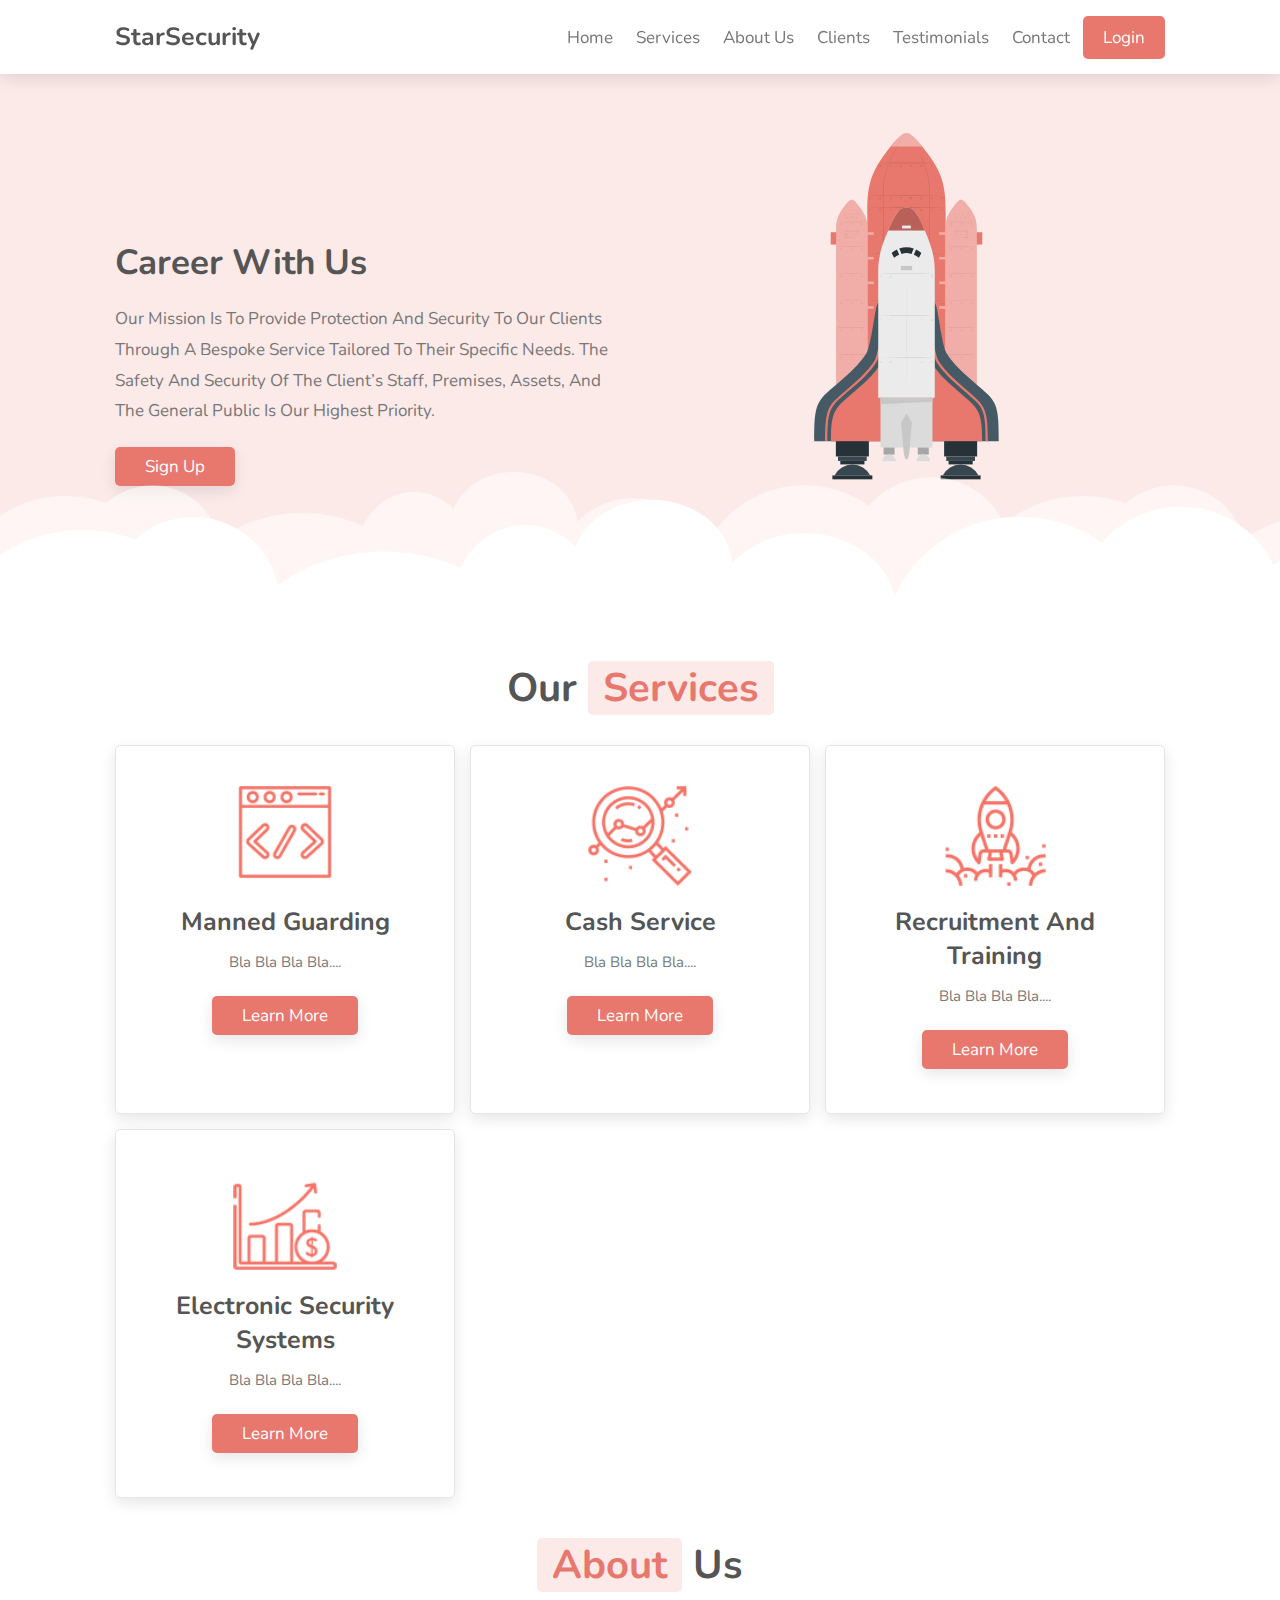
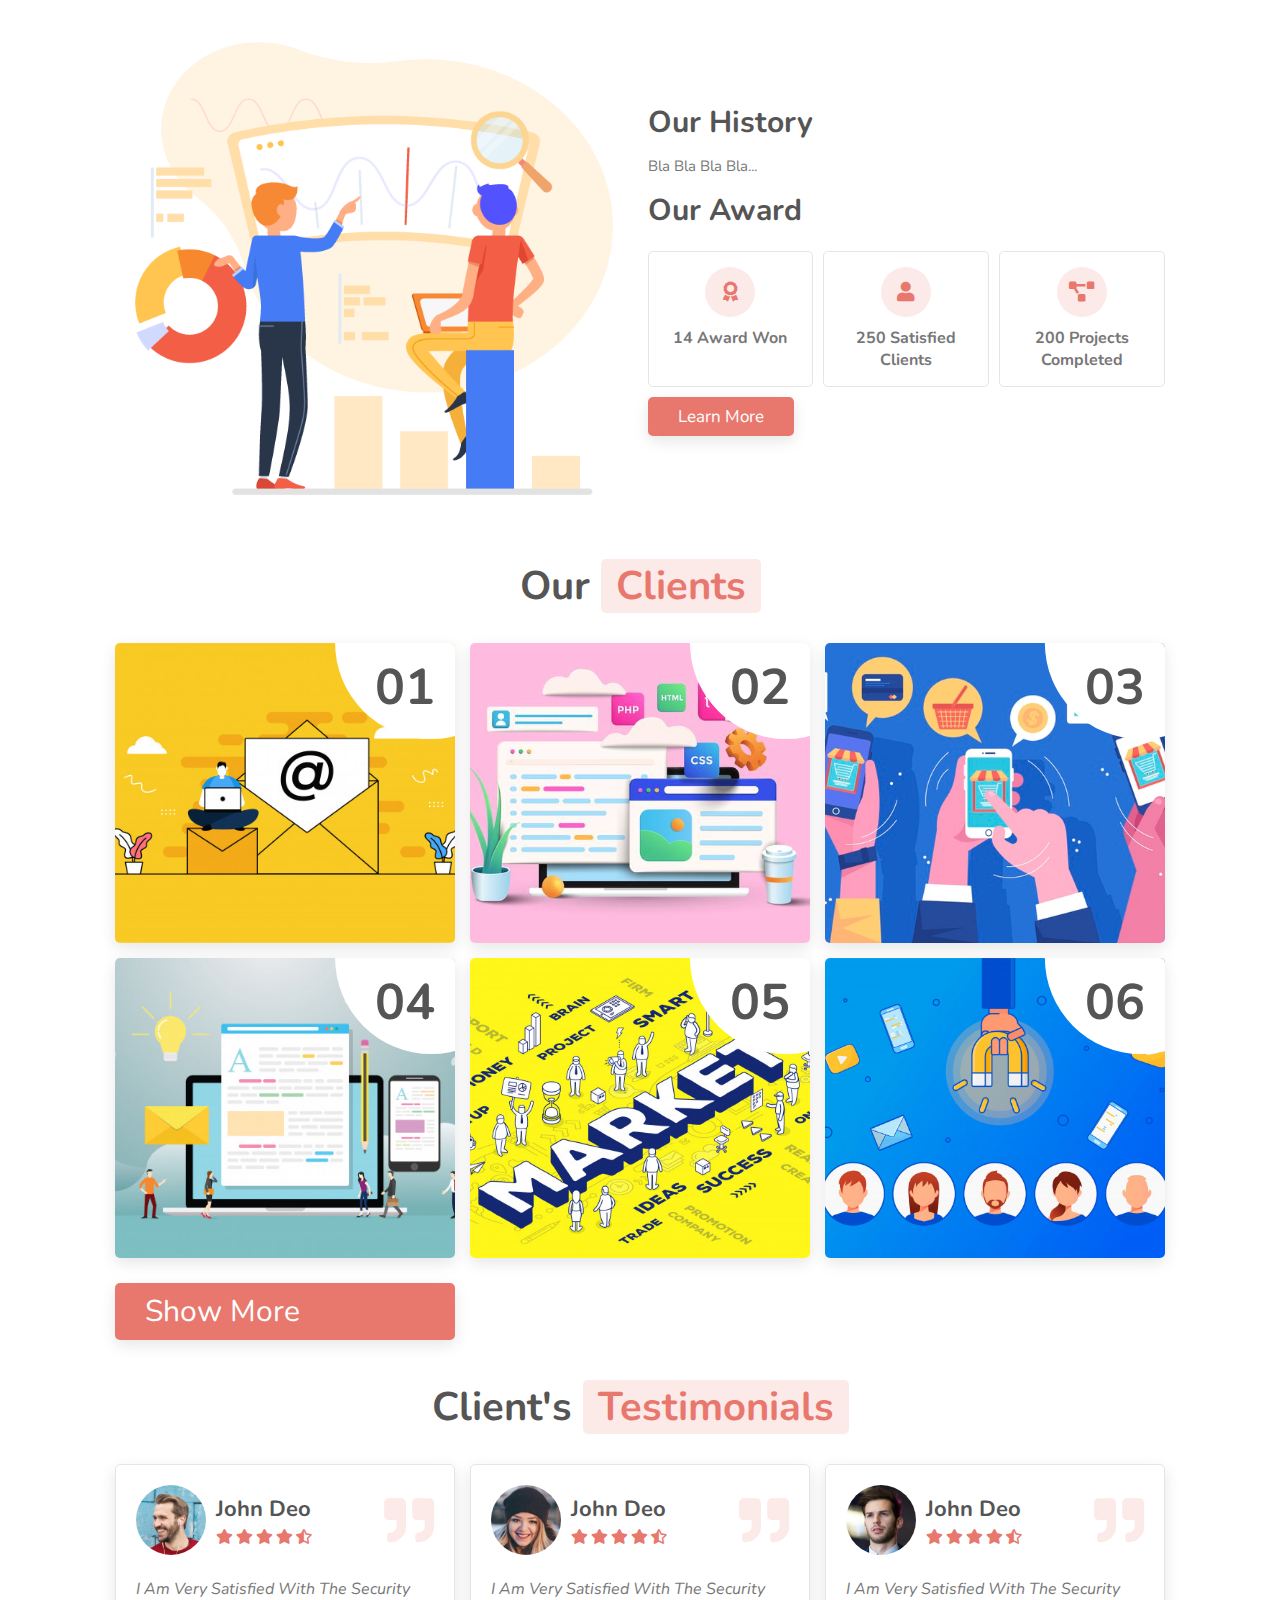
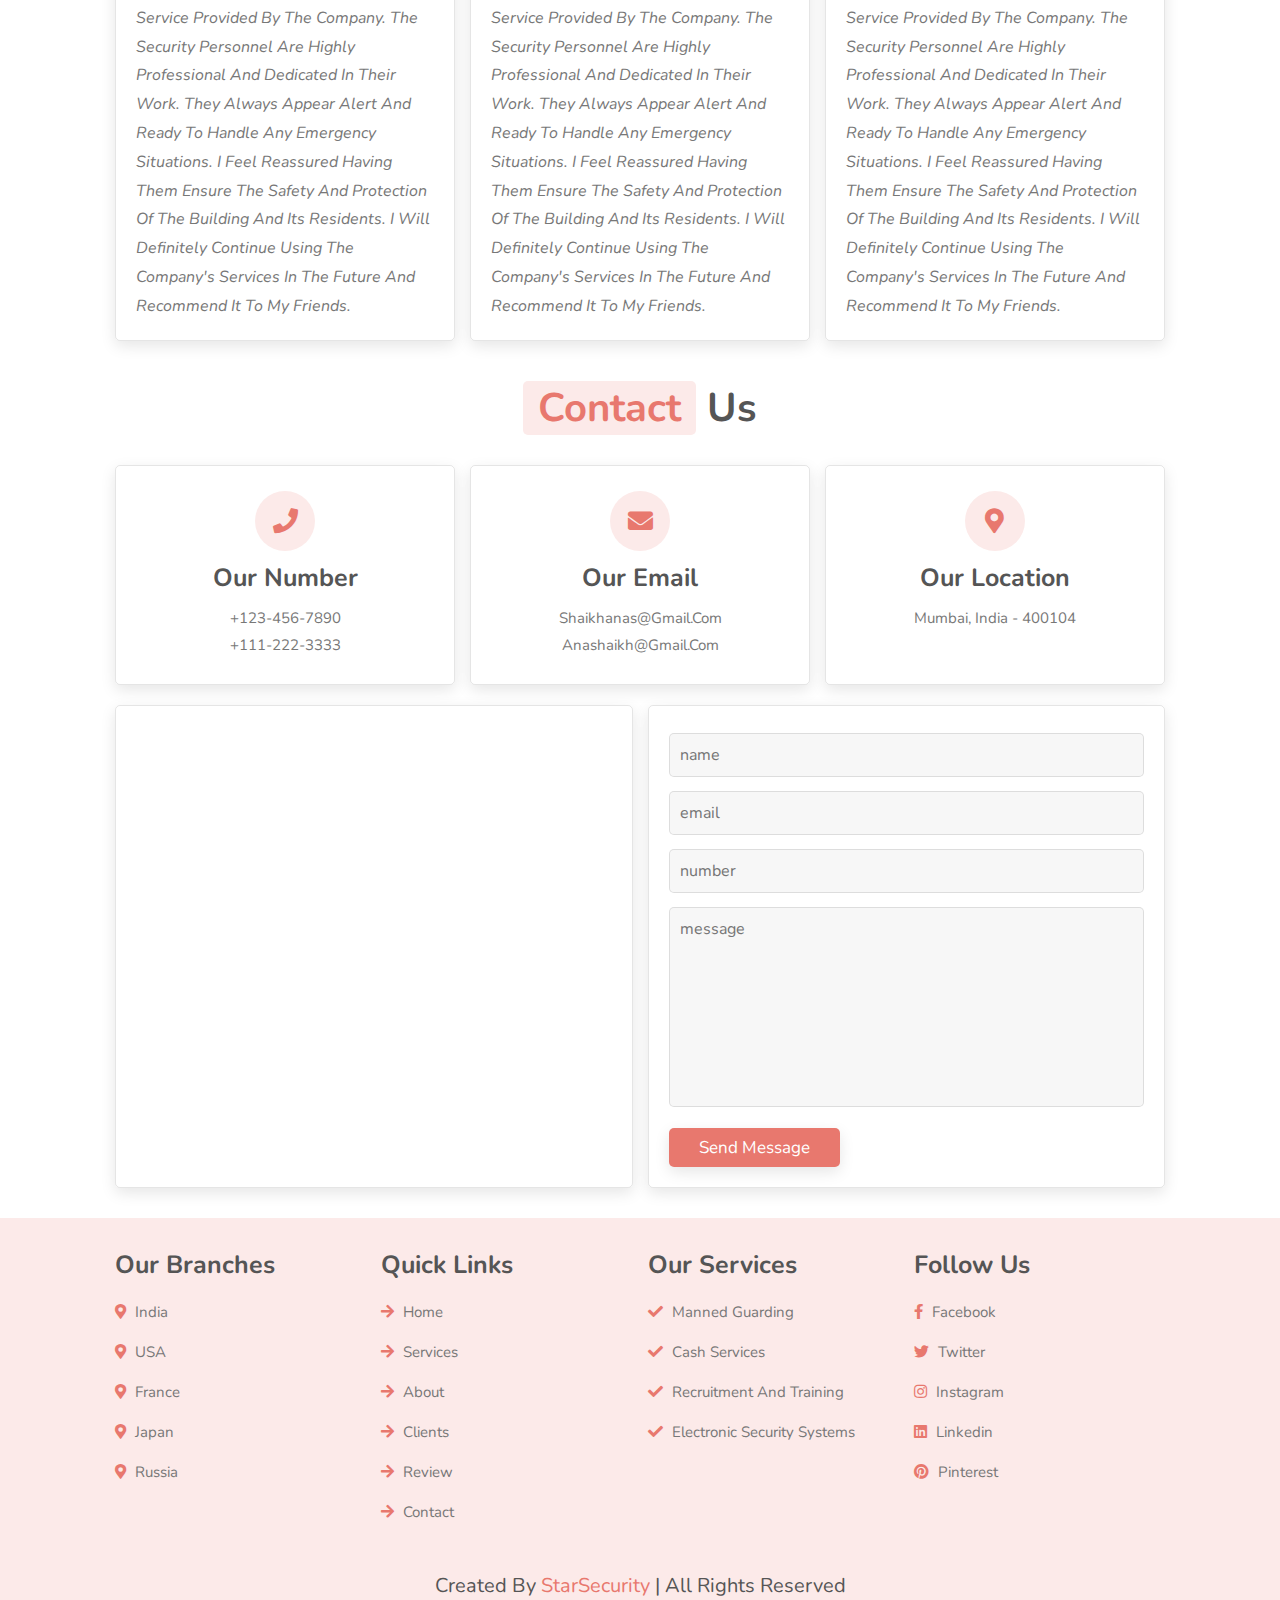
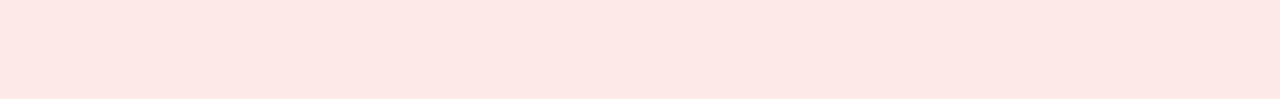
==== commit 3b06b776: "Update index.html" ====
--- a/StarSecurity/index.html
+++ b/StarSecurity/index.html
@@ -310,7 +310,7 @@
 
     <div class="row">
 
-        <iframe class="map" src="https://www.google.com/maps/embed?pb=!1m18!1m12!1m3!1d30153.788252261566!2d72.82321484621745!3d19.141690214227783!2m3!1f0!2f0!3f0!3m2!1i1024!2i768!4f13.1!3m3!1m2!1s0x3be7b63aceef0c69%3A0x2aa80cf2287dfa3b!2sJogeshwari%20West%2C%20Mumbai%2C%20Maharashtra%20400047!5e0!3m2!1sen!2sin!4v1629804296059!5m2!1sen!2sin" allowfullscreen="" loading="lazy"></iframe>
+        <iframe class="map" src="https://www.google.com/maps/embed/v1/place?q=FPT%20Aptech%20H%C3%A0%20N%E1%BB%99i%20-%20H%E1%BB%87%20Th%E1%BB%91ng%20%C4%90%C3%A0o%20T%E1%BA%A1o%20L%E1%BA%ADp%20Tr%C3%ACnh%20Vi%C3%AAn%20Qu%E1%BB%91c%20T%E1%BA%BF%20(Since%201999)%2C%20T%C3%B4n%20Th%E1%BA%A5t%20Thuy%E1%BA%BFt%2C%20M%E1%BB%B9%20%C4%90%C3%ACnh%202%2C%20Nam%20T%E1%BB%AB%20Li%C3%AAm%2C%20H%C3%A0%20N%E1%BB%99i%2C%20Vi%E1%BB%87t%20Nam&amp;key=AIzaSyBFw0Qbyq9zTFTd-tUY6dZWTgaQzuU17R8" allowfullscreen="" loading="lazy"></iframe>
 
         <form action="">
             <input type="text" placeholder="name" class="box">
@@ -387,4 +387,4 @@
 <script src="js/script.js"></script>
 
 </body>
-</html>+</html>
--- a/StarSecurity/css/style.css
+++ b/StarSecurity/css/style.css
@@ -131,7 +131,7 @@
   .navbar a[href="#login"]:hover {
     background-color: #ddd;
   }
-  /*end*/
+  /*---------end-------------*/
 
 .home{
     display: flex;
@@ -194,6 +194,7 @@
     animation-duration: 15s;
 }
 
+/* ------------------------Our Services-----------------------*/
 .services .box-container{
     display:grid;
     grid-template-columns: repeat(auto-fit, minmax(27rem, 1fr));
@@ -224,7 +225,9 @@
     padding:1rem 0;
     line-height: 1.8;
 }
-
+/* ------------------------end----------------------*/
+
+/* -------------------About us----------------*/
 .about .row{
     display: flex;
     align-items: center;
@@ -287,7 +290,10 @@
     font-size: 1.6rem;
     padding-top: 1rem;
 }
-
+/* -------------------end----------------*/
+
+
+/* -------------------Clients----------------*/
 .portfolio .box-container{
     display:grid;
     grid-template-columns: repeat(auto-fit, minmax(27rem, 1fr));
@@ -364,9 +370,10 @@
     font-size: 30px;
     
 }
-
-
-
+/*------------------------------ end -----------------------*/
+
+
+/* ------------------------Testimonials-----------------------*/
 .review .box-container{
     display:grid;
     grid-template-columns: repeat(auto-fit, minmax(30rem, 1fr));
@@ -417,7 +424,9 @@
     color: var(--light-color);
     font-style: italic;
 }
-
+/* ------------------------end-----------------------*/
+
+/* ------------------------Contact and sitemaps-----------------------*/
 .contact .icons-container{
     display:grid;
     grid-template-columns: repeat(auto-fit, minmax(30rem, 1fr));
@@ -502,7 +511,9 @@
 .contact .row form .btn:hover{
     background: var(--black);
 }
-
+/* ------------------------end-----------------------*/
+
+/* -------------------Footer----------------*/
 .footer{
     margin-top: 1rem;
     background: var(--bg);
@@ -549,19 +560,19 @@
 .footer .credit span{
     color:var(--main-color);
 }
-
-
-
-
-
-
-
-
-
-
-
-
-
+/* -------------------end----------------*/
+
+
+
+
+
+
+
+
+
+
+
+/* -------------------Reponsive----------------*/
 /* media queries  */
 @media (max-width:991px){
 
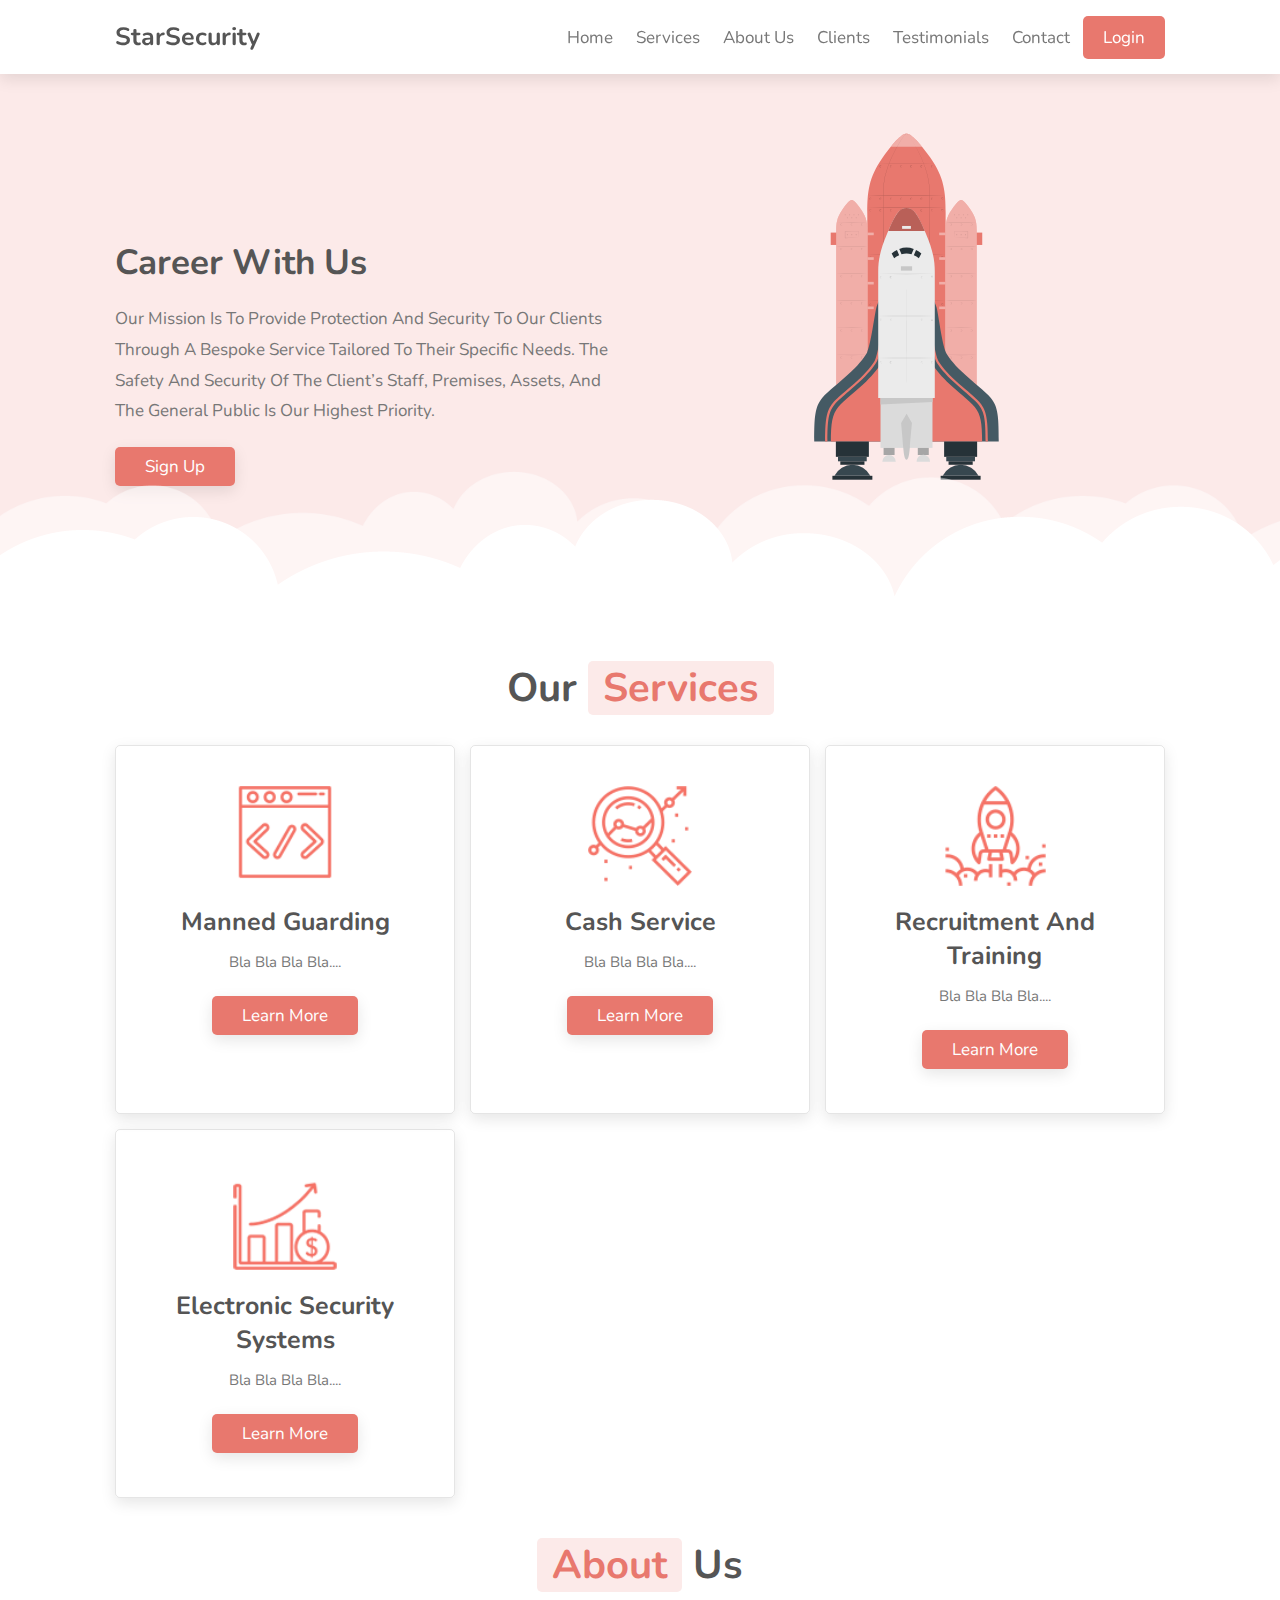
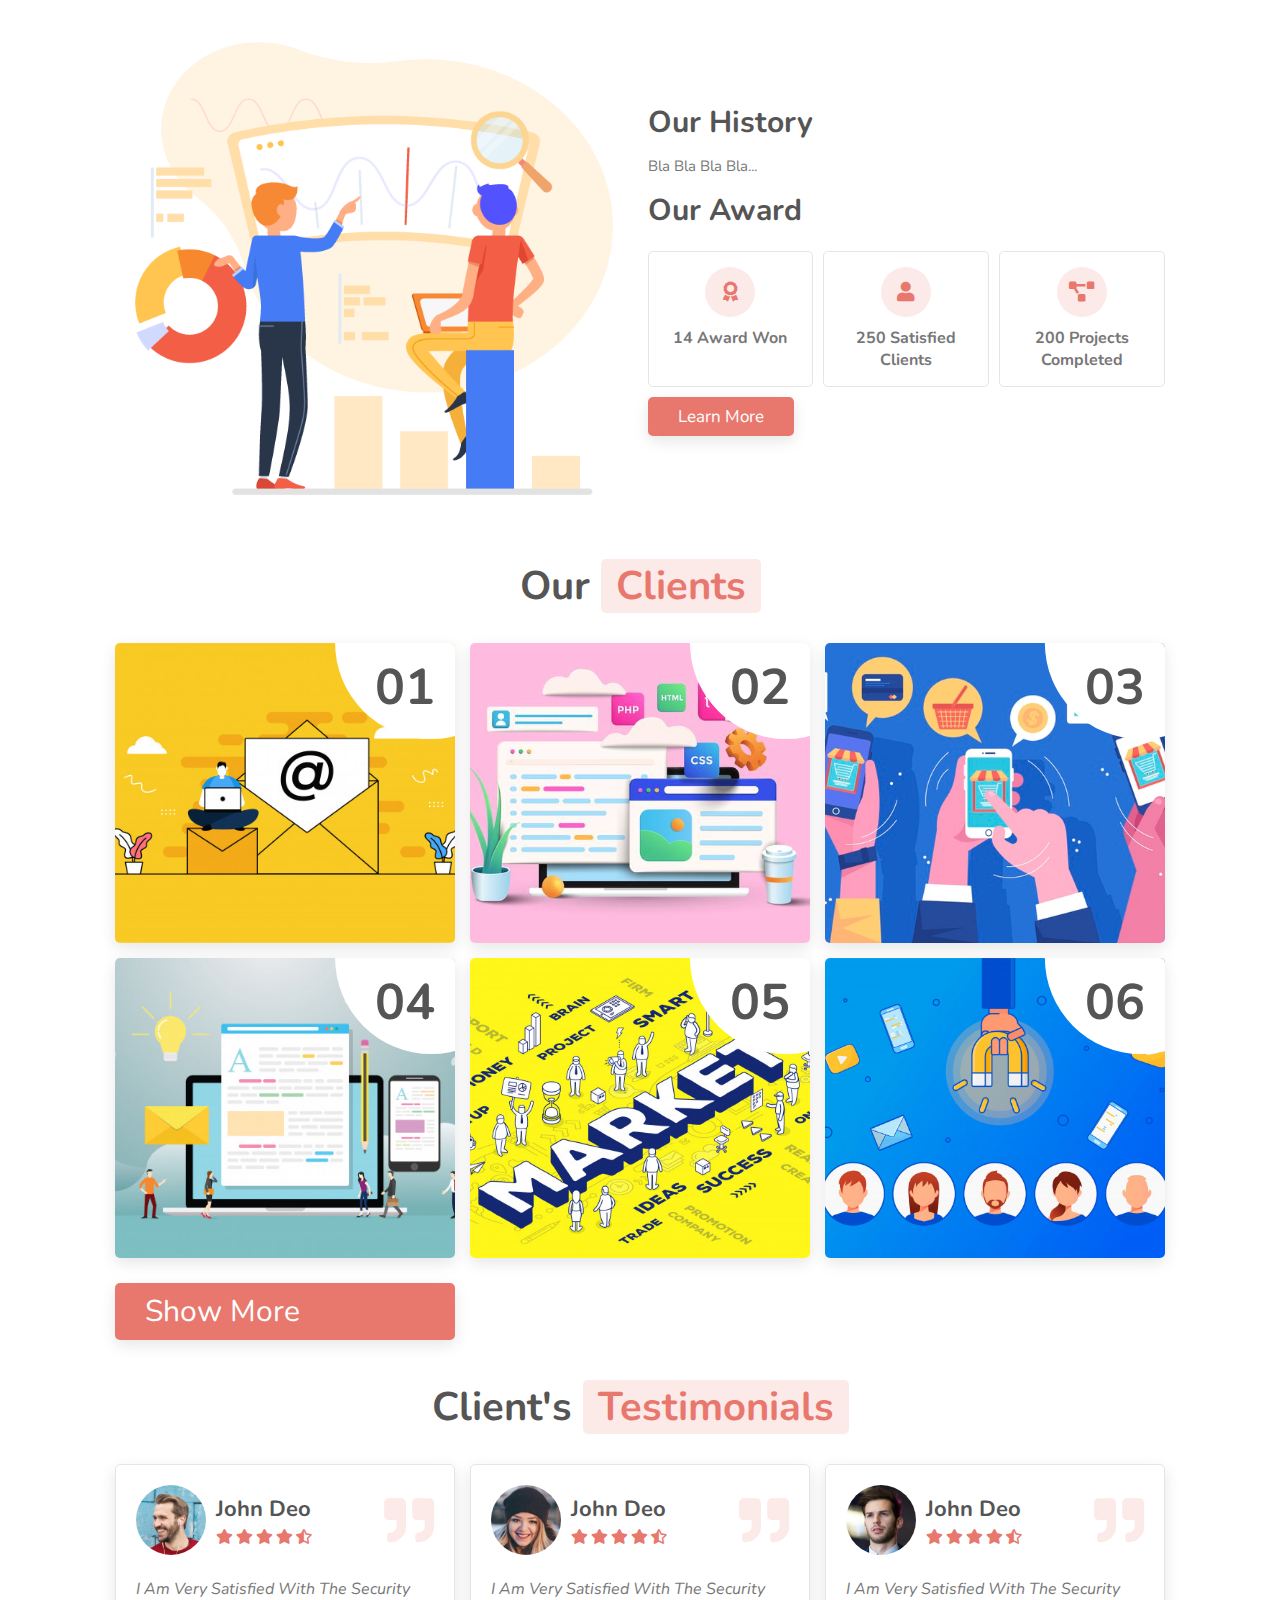
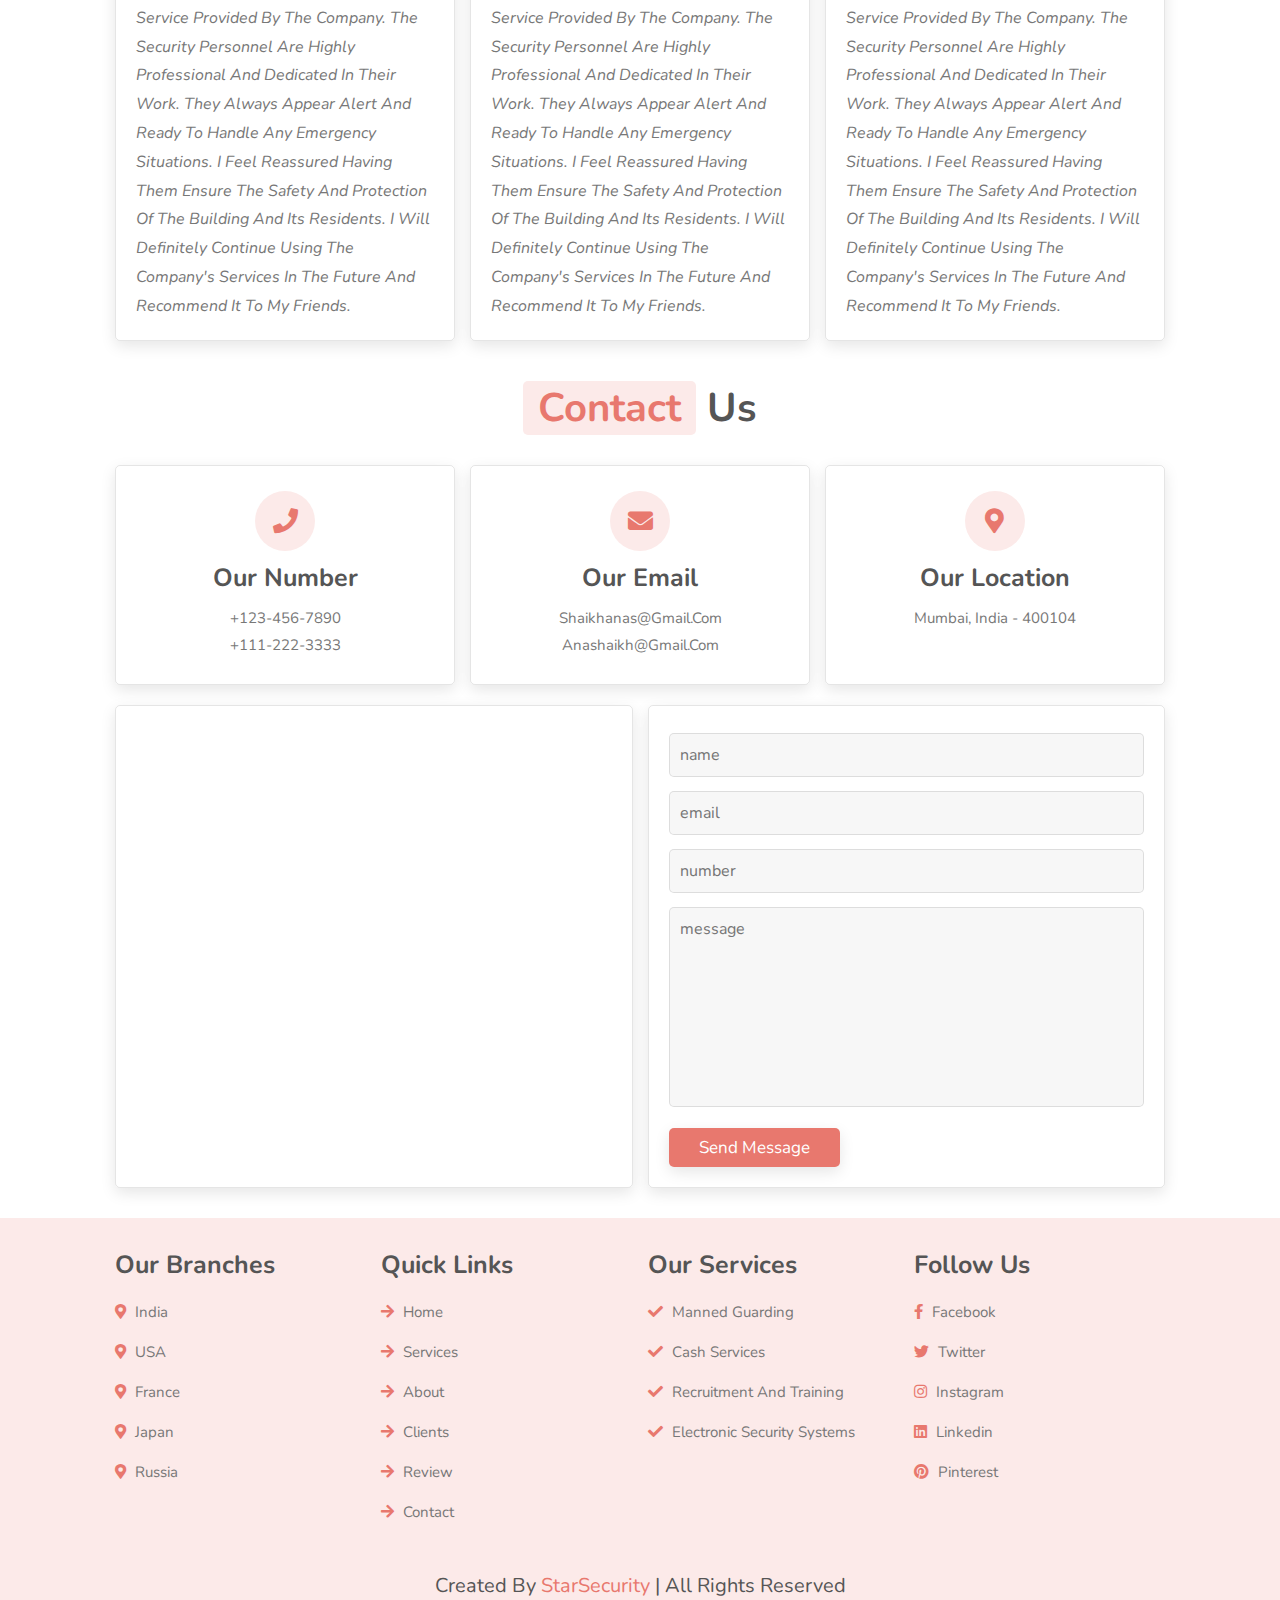
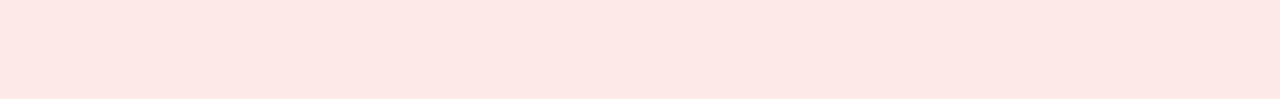
==== commit 15505ddd: "Update index.html" ====
--- a/StarSecurity/index.html
+++ b/StarSecurity/index.html
@@ -153,7 +153,7 @@
             <img src="images/port-img1.jpg" alt="">
             <div class="content">
                 <h3>web design</h3>
-                <p>1st may, 2021</p>
+                <p>May, 2023</p>
             </div>
         </div>
 
@@ -162,7 +162,7 @@
             <img src="images/port-img2.jpg" alt="">
             <div class="content">
                 <h3>web design</h3>
-                <p>1st may, 2021</p>
+                <p>May, 2023</p>
             </div>
         </div>
 
@@ -171,7 +171,7 @@
             <img src="images/port-img3.jpg" alt="">
             <div class="content">
                 <h3>web design</h3>
-                <p>1st may, 2021</p>
+                <p>May, 2023</p>
             </div>
         </div>
 
@@ -180,7 +180,7 @@
             <img src="images/port-img4.jpg" alt="">
             <div class="content">
                 <h3>web design</h3>
-                <p>1st may, 2021</p>
+                <p>May, 2023</p>
             </div>
         </div>
 
@@ -189,7 +189,7 @@
             <img src="images/port-img5.jpg" alt="">
             <div class="content">
                 <h3>web design</h3>
-                <p>1st may, 2021</p>
+                <p>May, 2023</p>
             </div>
         </div>
 
@@ -198,7 +198,7 @@
             <img src="images/port-img6.jpg" alt="">
             <div class="content">
                 <h3>web design</h3>
-                <p>1st may, 2021</p>
+                <p>May, 2023</p>
             </div>
         </div>
 
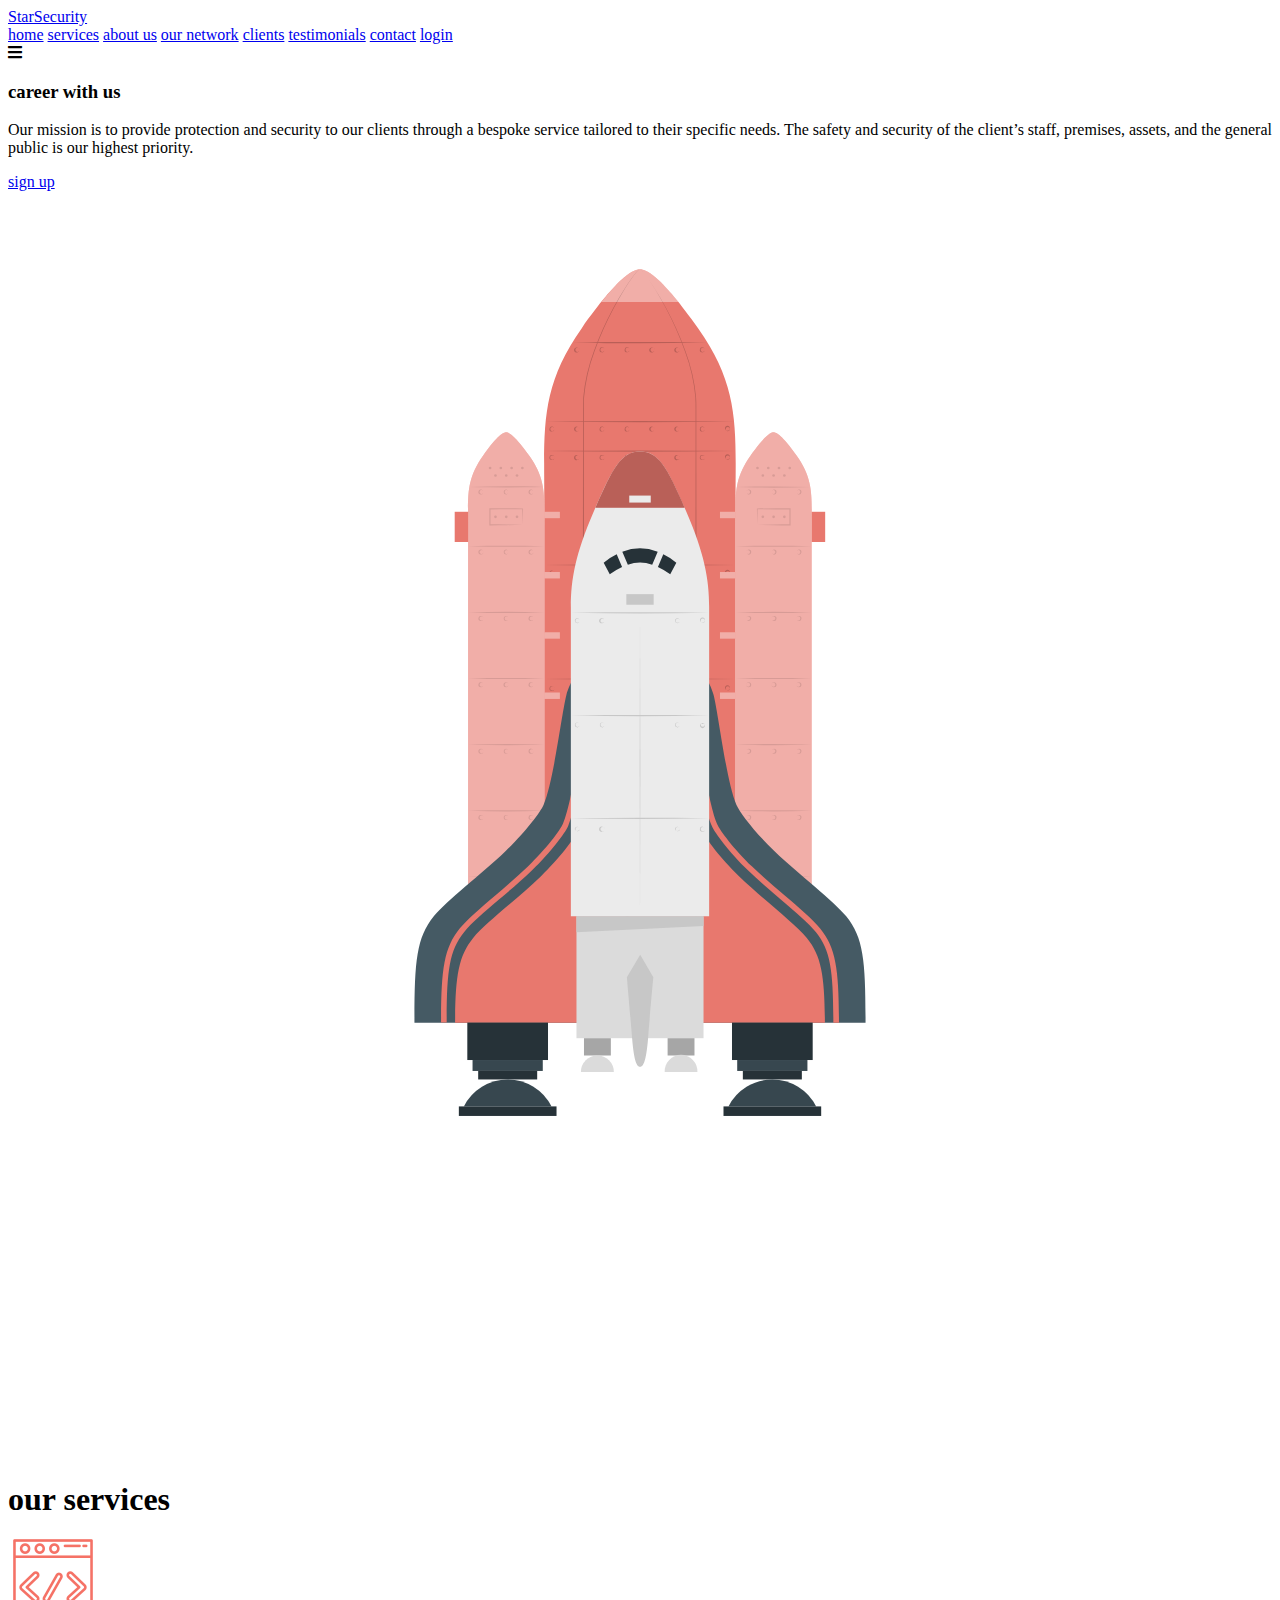
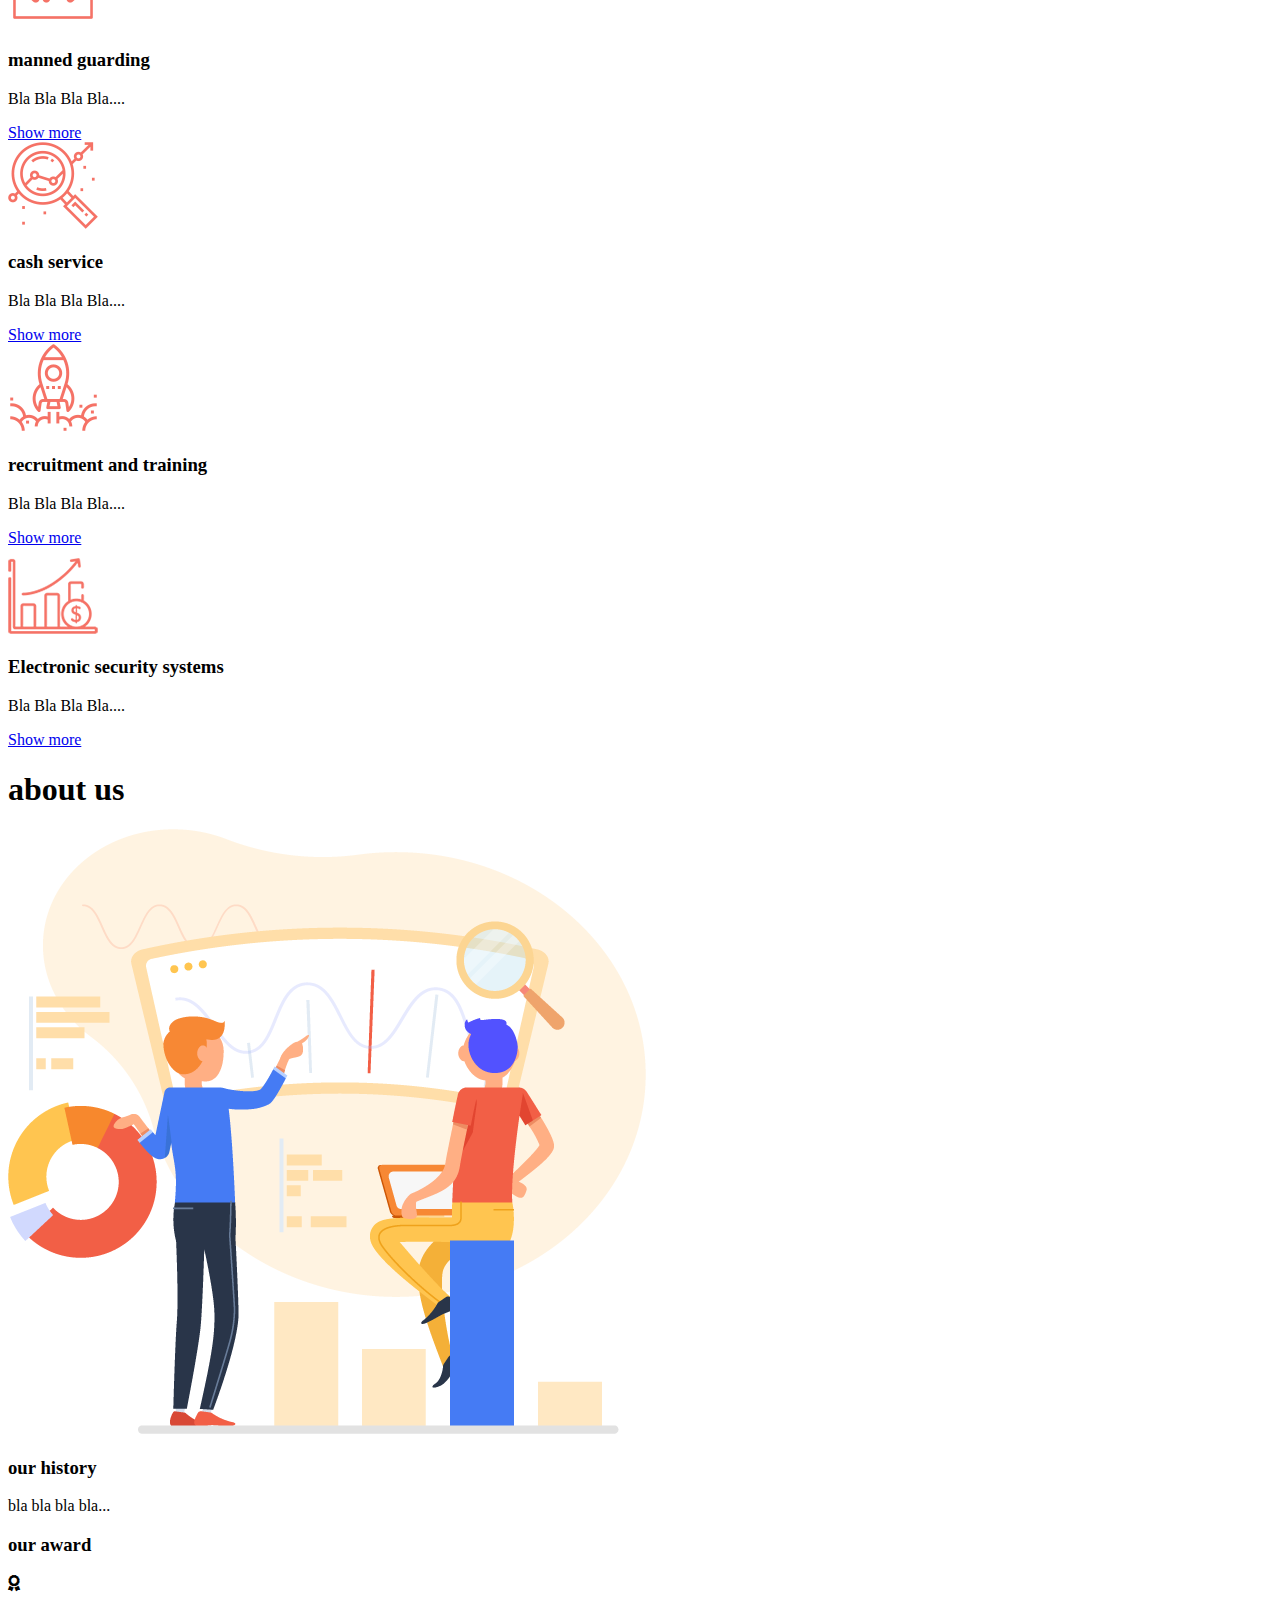
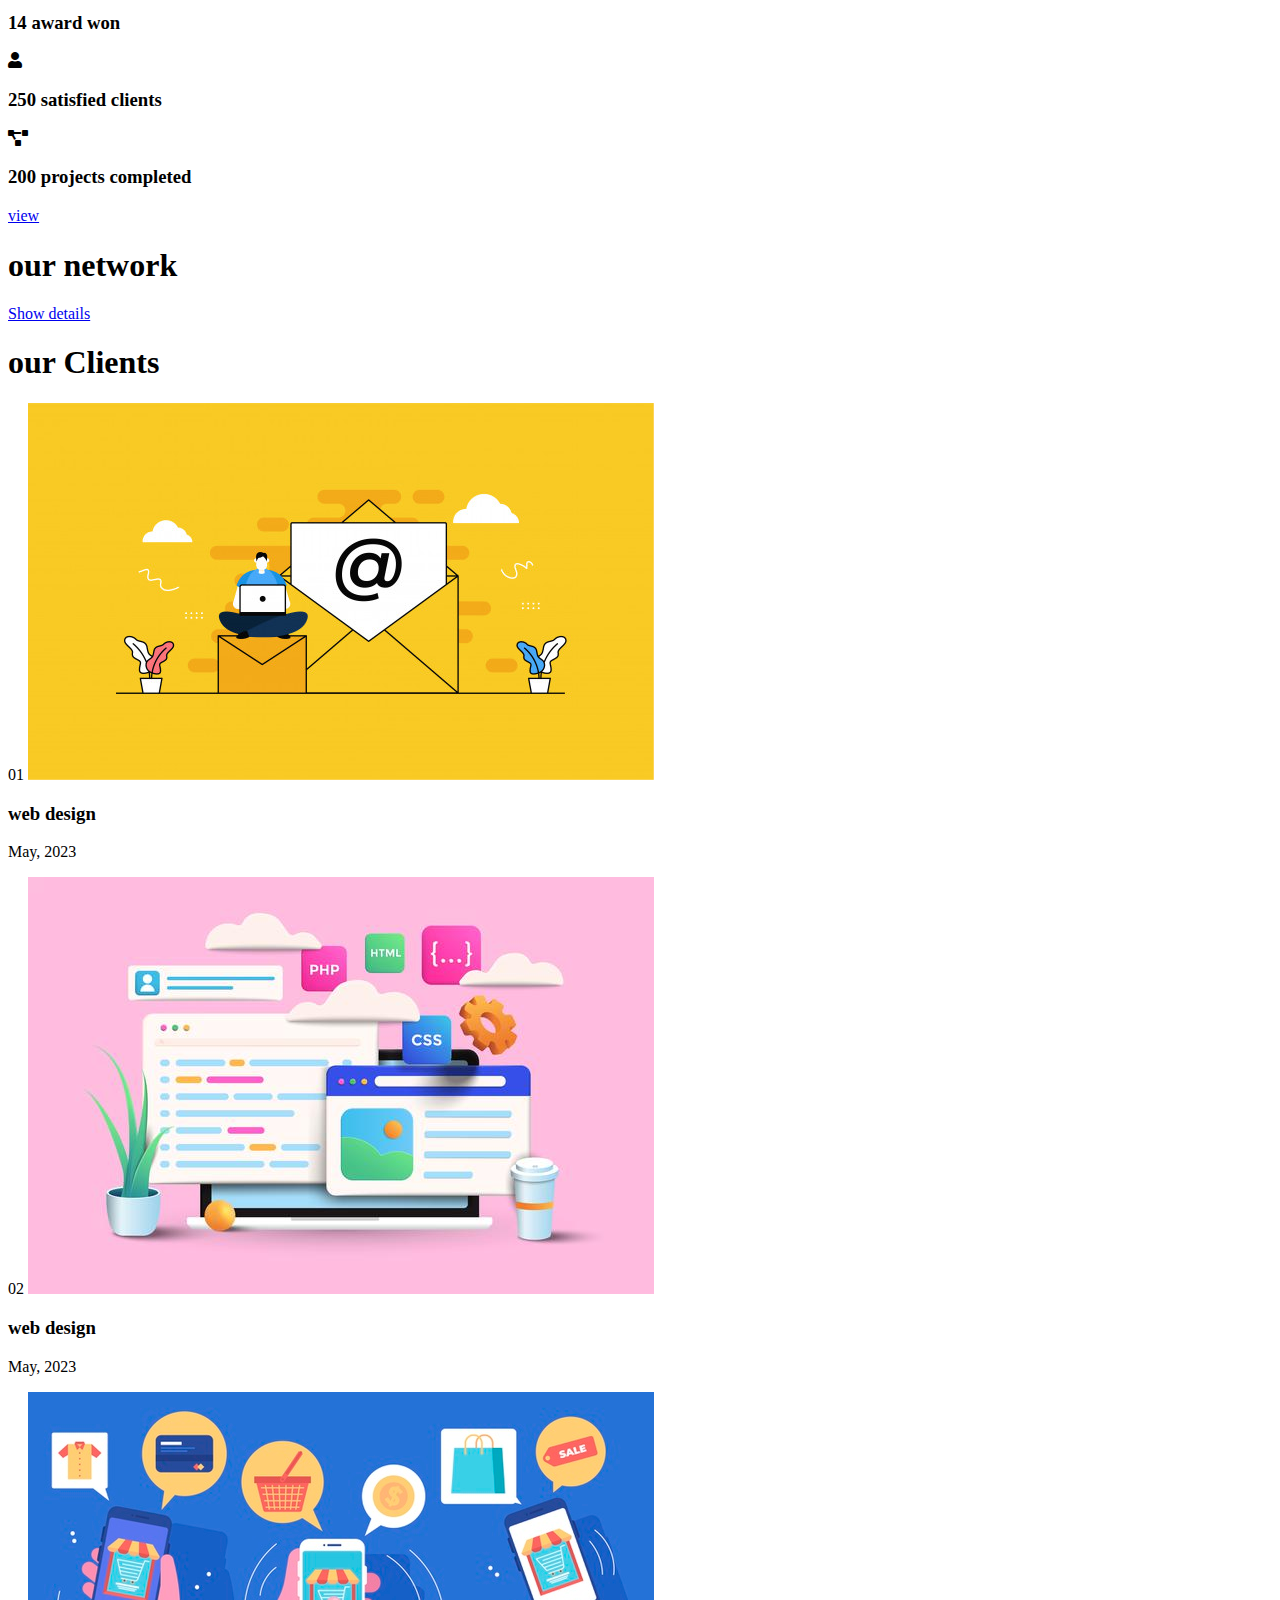
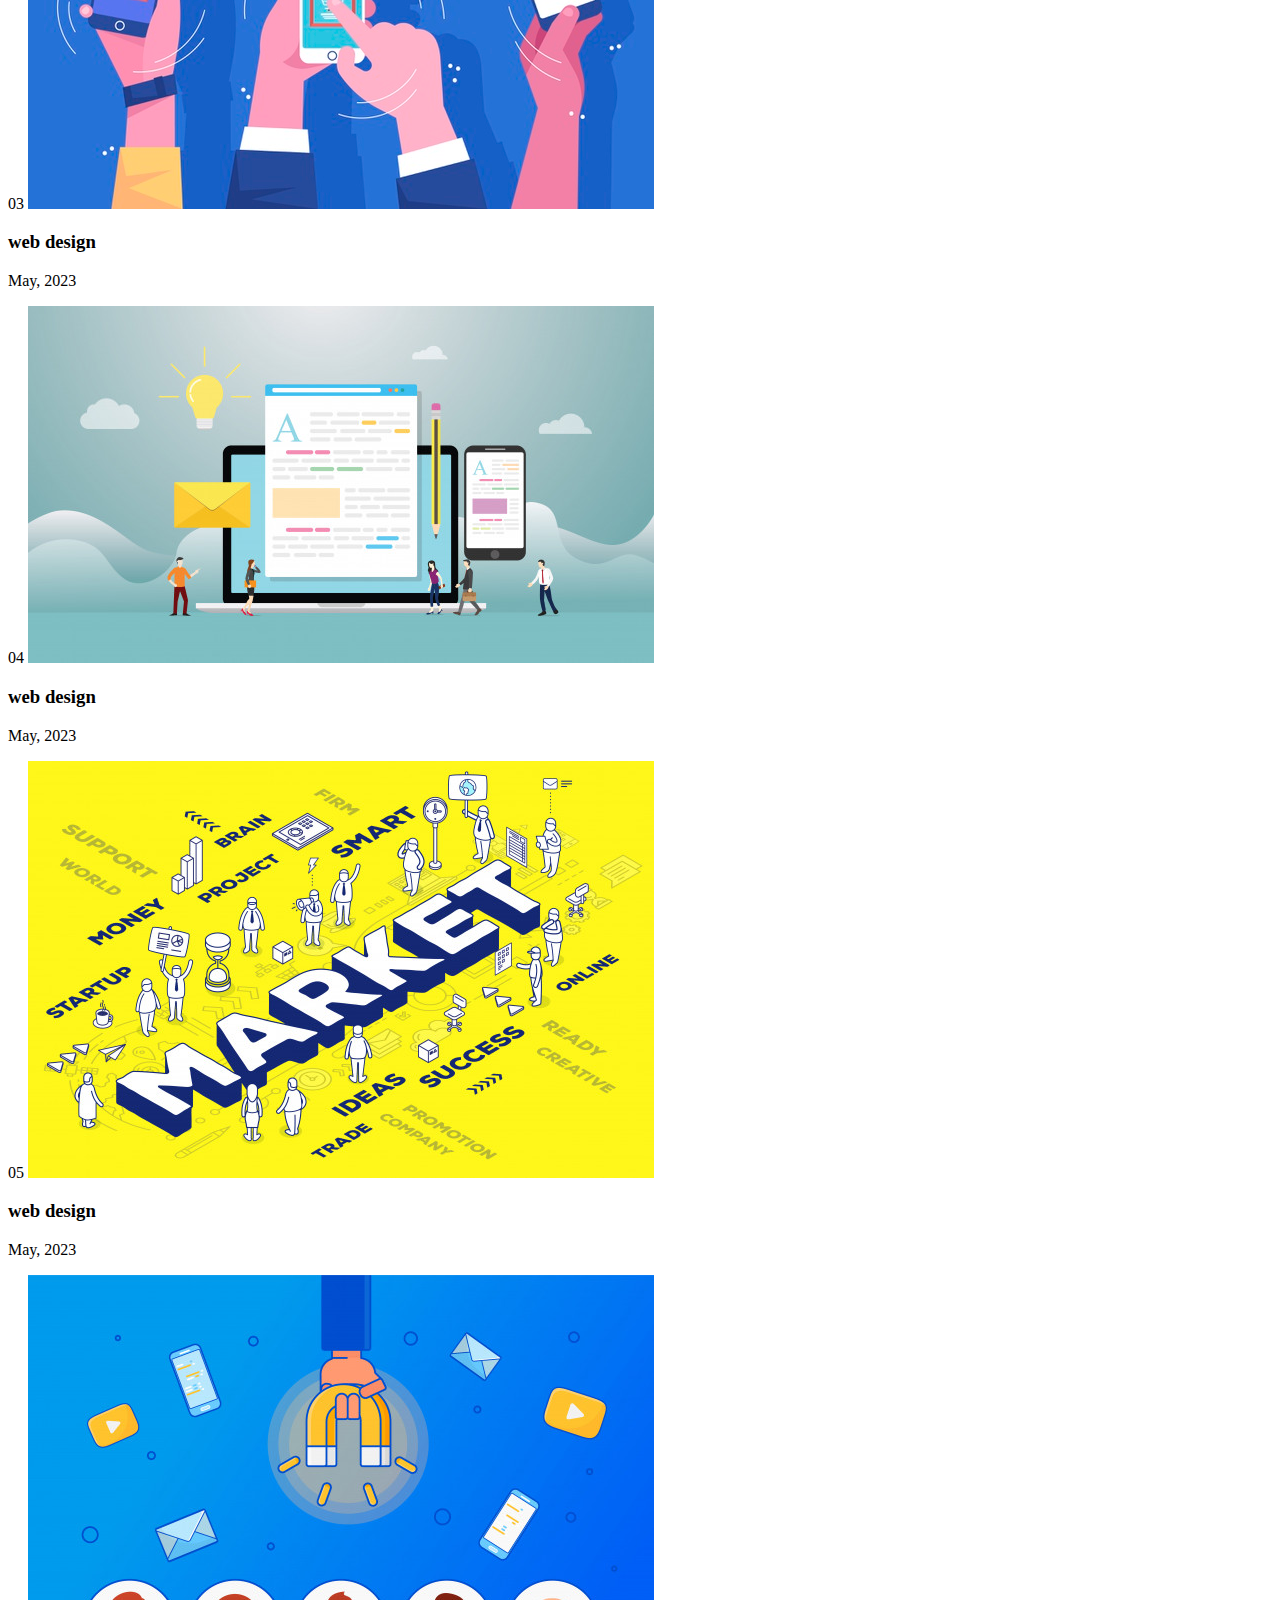
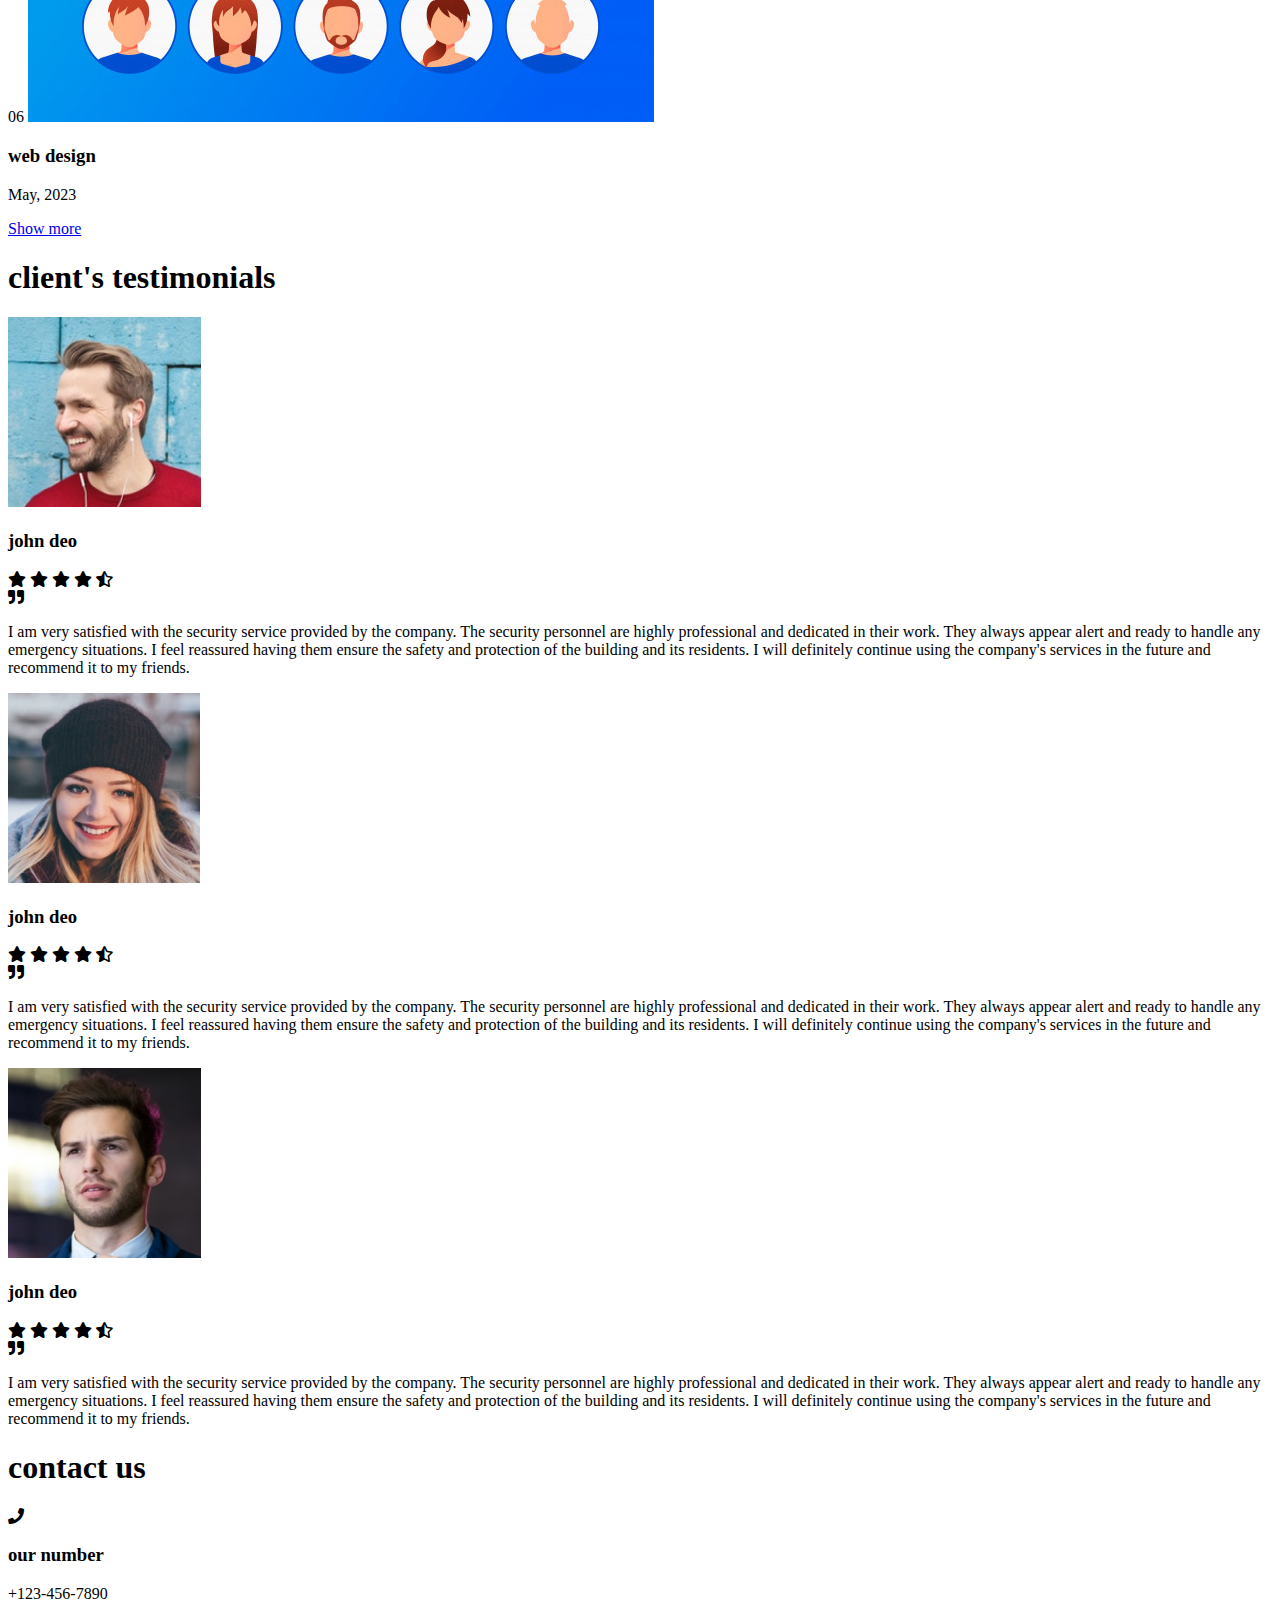
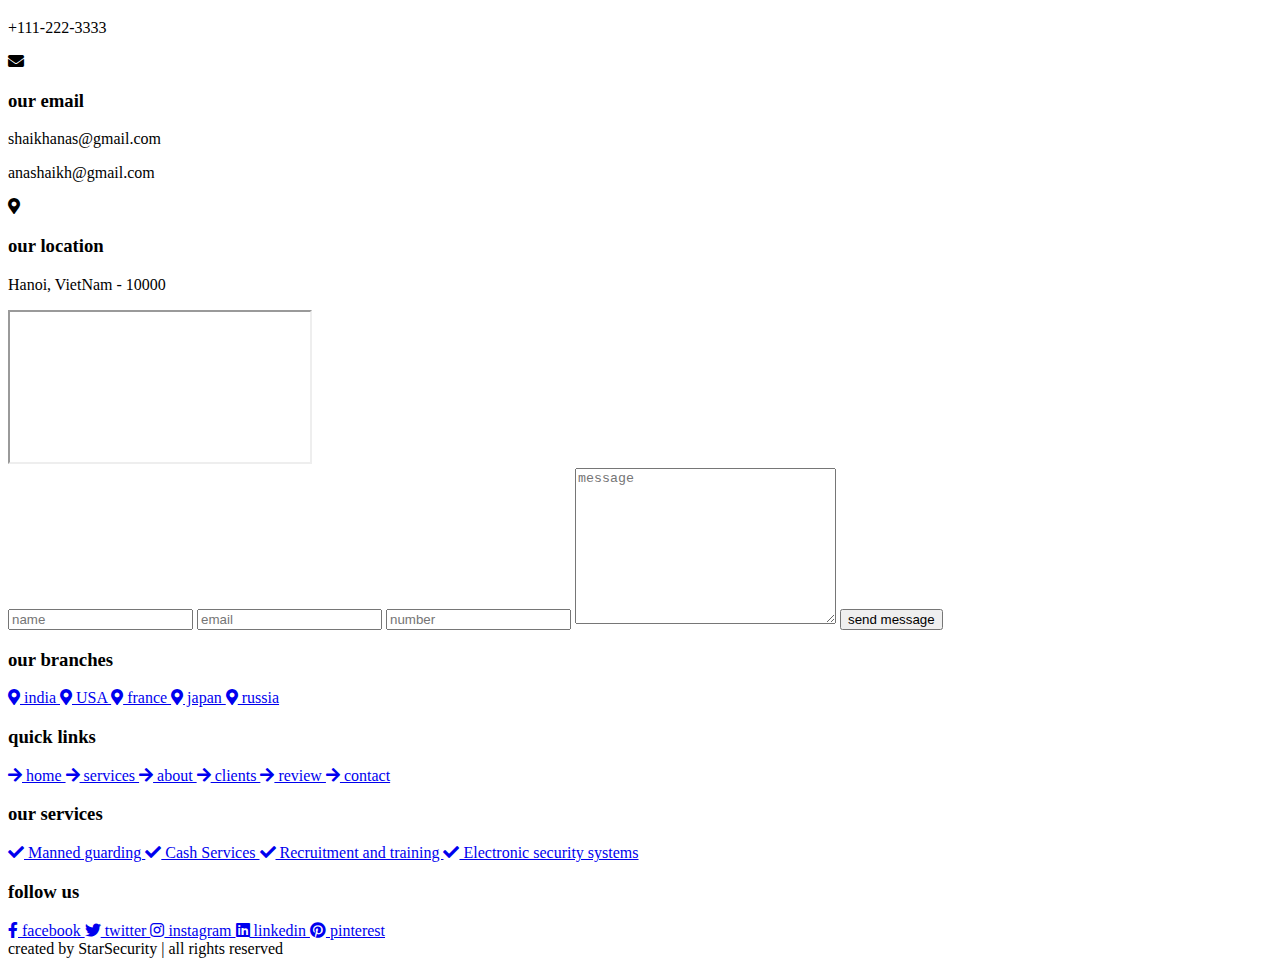
==== commit ef7a7d54: "Update index.html" ====
--- a/StarSecurity/index.html
+++ b/StarSecurity/index.html
@@ -10,7 +10,7 @@
     <link rel="stylesheet" href="https://cdnjs.cloudflare.com/ajax/libs/font-awesome/5.15.4/css/all.min.css">
 
     <!-- custom css file link  -->
-    <link rel="stylesheet" href="css/style.css">
+    <link rel="stylesheet" href="css/home.css">
 
 </head>
 <body>
@@ -25,10 +25,11 @@
         <a href="#home">home</a>
         <a href="#services">services</a>
         <a href="#about">about us</a>
+        <a href="#network">our network</a>
         <a href="#portfolio">clients</a>
         <a href="#review">testimonials</a>
         <a href="#contact">contact</a>
-        <a href="#login">login</a>
+        <a href="login.html">login</a>
     </nav>
 
     <div id="menu-btn" class="fas fa-bars"></div>
@@ -70,28 +71,28 @@
             <img src="images/s-1.png" alt="">
             <h3>manned guarding</h3>
             <p>Bla Bla Bla Bla....</p>
-            <a href="#" class="btn">learn more</a>
+            <a href="services.html" class="btn">Show more</a>
         </div>
 
         <div class="box">
             <img src="images/s-2.png" alt="">
             <h3>cash service</h3>
             <p>Bla Bla Bla Bla....</p>
-            <a href="#" class="btn">learn more</a>
+            <a href="services.html" class="btn">Show more</a>
         </div>
 
         <div class="box">
             <img src="images/s-3.png" alt="">
             <h3>recruitment and training</h3>
             <p>Bla Bla Bla Bla....</p>
-            <a href="#" class="btn">learn more</a>
+            <a href="services.html" class="btn">Show more</a>
         </div>
 
         <div class="box">
             <img src="images/s-4.png" alt="">
             <h3>Electronic security systems</h3>
             <p>Bla Bla Bla Bla....</p>
-            <a href="#" class="btn">learn more</a>
+            <a href="services.html" class="btn">Show more</a>
         </div>
 
 
@@ -131,7 +132,7 @@
                     <h3>200 projects completed</h3>
                 </div>
             </div>
-            <a href="#" class="btn">learn more</a>
+            <a href="#" class="btn">view</a>
         </div>
 
     </div>
@@ -140,7 +141,29 @@
 
 <!-- about section ends -->
 
-<!-- portfolio section starts   -->
+<!-- our network section starts  -->
+<section class="network" id="network">
+    <h1 class="heading"> our <span>network</span> </h1>
+
+
+
+
+
+
+
+
+
+
+
+
+
+    <a href="network.html" class="btn">Show details</a>
+
+</section>
+
+<!-- our network section ends  -->
+
+<!-- clients section starts   -->
 
 <section class="portfolio" id="portfolio">
 
@@ -304,7 +327,7 @@
         <div class="icons">
             <i class="fas fa-map-marker-alt"></i>
             <h3>our location</h3>
-            <p>mumbai, india - 400104</p>
+            <p>Hanoi, VietNam - 10000</p>
         </div>
     </div>
 
@@ -353,7 +376,7 @@
 
         <div class="box">
             <h3>our services</h3>
-            <a href="#"> <i class="fas fa-check"></i> manned guarding </a>
+            <a href="#"> <i class="fas fa-check"></i> Manned guarding </a>
             <a href="#"> <i class="fas fa-check"></i> Cash Services </a>
             <a href="#"> <i class="fas fa-check"></i> Recruitment and training </a>
             <a href="#"> <i class="fas fa-check"></i> Electronic security systems </a>
@@ -384,7 +407,7 @@
 
 
 <!-- custom js file link  -->
-<script src="js/script.js"></script>
+<script src="js/home.js"></script>
 
 </body>
 </html>
